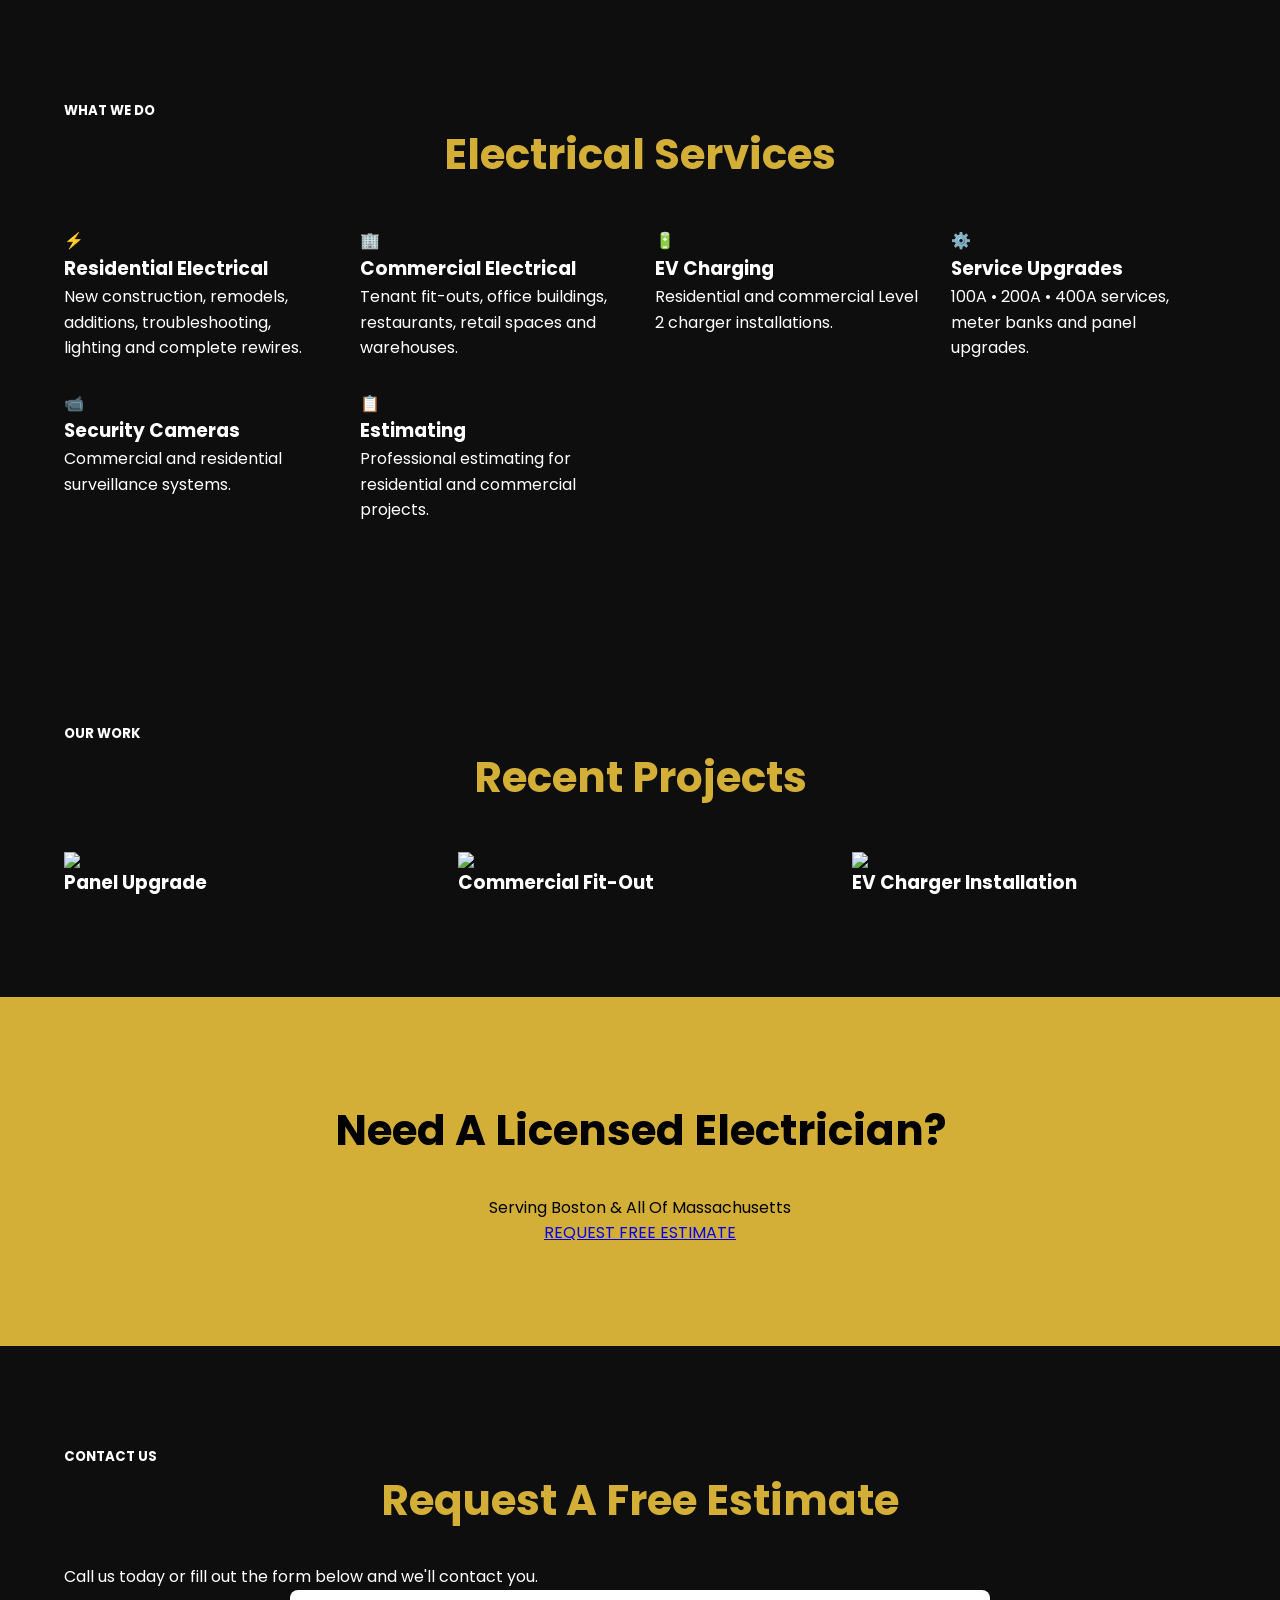
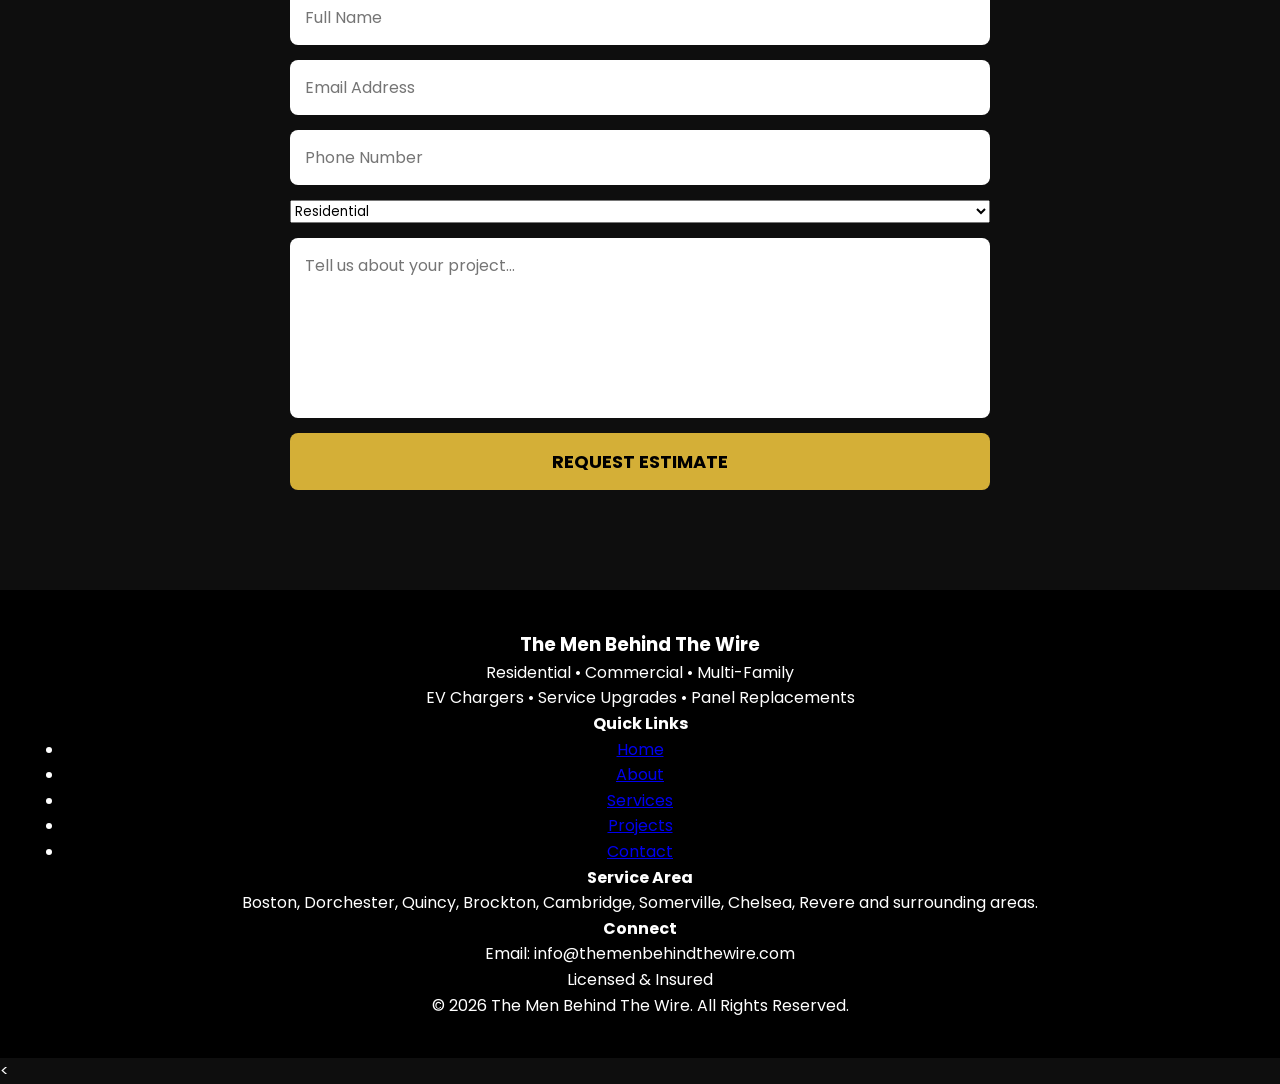
==== index.html @ c125ad9b "Add contact section with estimate request form Added a contact section with a form for requesting es" ====
<meta name="viewport" content="width=device-width, initial-scale=1.0">

<title>The Men Behind The Wire | Residential & Commercial Electricians</title>

<meta name="description" content="Residential, Commercial, EV Chargers, Service Upgrades and Electrical Contracting throughout Massachusetts.">

<link rel="preconnect" href="https://fonts.googleapis.com">

<link rel="preconnect" href="https://fonts.gstatic.com" crossorigin>

<link href="https://fonts.googleapis.com/css2?family=Poppins:wght@300;400;500;600;700;800&display=swap" rel="stylesheet">

<link rel="stylesheet" href="style.css">

</head>

<body><section id="services">

<div class="container">

<h5>WHAT WE DO</h5>

<h2>Electrical Services</h2>

<div class="serviceGrid">

<div class="serviceCard">

<div class="icon">⚡</div>

<h3>Residential Electrical</h3>

<p>

New construction, remodels, additions, troubleshooting,

lighting and complete rewires.

</p>

</div>

<div class="serviceCard">

<div class="icon">🏢</div>

<h3>Commercial Electrical</h3>

<p>

Tenant fit-outs, office buildings,

restaurants, retail spaces and warehouses.

</p>

</div>

<div class="serviceCard">

<div class="icon">🔋</div>

<h3>EV Charging</h3>

<p>

Residential and commercial Level 2 charger installations.

</p>

</div>

<div class="serviceCard">

<div class="icon">⚙️</div>

<h3>Service Upgrades</h3>

<p>

100A • 200A • 400A services,

meter banks and panel upgrades.

</p>

</div>

<div class="serviceCard">

<div class="icon">📹</div>

<h3>Security Cameras</h3>

<p>

Commercial and residential surveillance systems.

</p>

</div>

<div class="serviceCard">

<div class="icon">📋</div>

<h3>Estimating</h3>

<p>

Professional estimating for residential and commercial projects.

</p>

</div>

</div>

</div>

</section>

<section id="projects">

<div class="container">

<h5>OUR WORK</h5>

<h2>Recent Projects</h2>

<div class="projectGrid">

<div class="project">

<img src="assets/project1.jpg">

<div class="projectInfo">

<h3>Panel Upgrade</h3>

</div>

</div>

<div class="project">

<img src="assets/project2.jpg">

<div class="projectInfo">

<h3>Commercial Fit-Out</h3>

</div>

</div>

<div class="project">

<img src="assets/project3.jpg">

<div class="projectInfo">

<h3>EV Charger Installation</h3>

</div>

</div>

</div>

</div>

</section>

<section class="cta">

<div class="container">

<h2>

Need A Licensed Electrician?

</h2>

<p>

Serving Boston & All Of Massachusetts

</p>

<a href="#contact" class="goldButton">

REQUEST FREE ESTIMATE

</a>

</div>

</section><section id="contact">

<div class="container">

<h5>CONTACT US</h5>

<h2>Request A Free Estimate</h2>

<p>

Call us today or fill out the form below and we'll contact you.

</p>

<form>

<input type="text" placeholder="Full Name" required>

<input type="email" placeholder="Email Address" required>

<input type="tel" placeholder="Phone Number">

<select required>

<option>Residential</option>

<option>Commercial</option>

<option>EV Charger</option>

<option>Panel Upgrade</option>

<option>Service Upgrade</option>

<option>Other</option>

</select>

<textarea placeholder="Tell us about your project..." rows="6"></textarea>

<button type="submit" class="goldButton">

REQUEST ESTIMATE

</button>

</form>

</div>

</section>

<footer>

<div class="container footerGrid">

<div>

<h3>The Men Behind The Wire</h3>

<p>

Residential • Commercial • Multi-Family

</p>

<p>

EV Chargers • Service Upgrades • Panel Replacements

</p>

</div>

<div>

<h4>Quick Links</h4>

<ul>

<li><a href="#home">Home</a></li>

<li><a href="#about">About</a></li>

<li><a href="#services">Services</a></li>

<li><a href="#projects">Projects</a></li>

<li><a href="#contact">Contact</a></li>

</ul>

</div>

<div>

<h4>Service Area</h4>

<p>

Boston, Dorchester, Quincy, Brockton,

Cambridge, Somerville,

Chelsea, Revere and surrounding areas.

</p>

</div>

<div>

<h4>Connect</h4>

<p>

Email:

info@themenbehindthewire.com

</p>

<p>

Licensed & Insured

</p>

</div>

</div>

<div class="copyright">

© 2026 The Men Behind The Wire. All Rights Reserved.

</div>

</footer>

<script src="script.js"></script>

</body>

</html>

<
---- style.css ----
*{

margin:0;

padding:0;

box-sizing:border-box;

font-family:'Poppins',sans-serif;

}

html{

scroll-behavior:smooth;

}

body{

background:#0e0e0e;

color:#fff;

line-height:1.6;

}

.container{

width:90%;

max-width:1200px;

margin:auto;

}

header{

position:fixed;

top:0;

left:0;

width:100%;

background:#000;

padding:20px 0;

z-index:1000;

box-shadow:0 3px 12px rgba(0,0,0,.5);

}

header .container{

display:flex;

justify-content:space-between;

align-items:center;

}

.logo{

font-size:26px;

font-weight:700;

color:#d4af37;

line-height:1.1;

}

.logo span{

color:#fff;

font-size:16px;

}

nav a{

color:#fff;

text-decoration:none;

margin-left:25px;

font-weight:500;

transition:.3s;

}

nav a:hover{

color:#d4af37;

}

.quoteBtn,

.mainButton{

display:inline-block;

padding:15px 30px;

background:#d4af37;

color:#000;

font-weight:700;

text-decoration:none;

border-radius:6px;

transition:.3s;

}

.quoteBtn:hover,

.mainButton:hover{

transform:translateY(-3px);

}

.hero{

height:100vh;

background:url('https://images.unsplash.com/photo-1581092921461-eab62e97a780?auto=format&fit=crop&w=1600&q=80') center center/cover no-repeat;

display:flex;

justify-content:center;

align-items:center;

text-align:center;

position:relative;

}

.overlay{

position:absolute;

top:0;

left:0;

width:100%;

height:100%;

background:rgba(0,0,0,.65);

}

.heroContent{

position:relative;

z-index:2;

max-width:800px;

padding:20px;

}

.hero h1{

font-size:64px;

margin-bottom:20px;

}

.hero p{

font-size:22px;

margin-bottom:35px;

}

section{

padding:100px 0;

}

h2{

font-size:42px;

margin-bottom:30px;

color:#d4af37;

text-align:center;

}

.serviceGrid,

.projectGrid{

display:grid;

grid-template-columns:repeat(auto-fit,minmax(250px,1fr));

gap:30px;

margin-top:40px;

}

.card,

.projectCard{

background:#1d1d1d;

padding:30px;

border-radius:12px;

transition:.3s;

}

.card:hover,

.projectCard:hover{

transform:translateY(-8px);

background:#252525;

}

.cta{

background:#d4af37;

color:#000;

text-align:center;

}

.cta h2{

color:#000;

}

form{

display:flex;

flex-direction:column;

gap:15px;

max-width:700px;

margin:auto;

}

input,

textarea{

padding:15px;

border:none;

border-radius:8px;

font-size:16px;

}

textarea{

height:180px;

resize:none;

}

button{

padding:15px;

border:none;

background:#d4af37;

font-size:18px;

font-weight:700;

border-radius:8px;

cursor:pointer;

}

footer{

background:#000;

padding:40px 0;

text-align:center;

}

@media(max-width:768px){

header .container{

flex-direction:column;

}

nav{

margin-top:15px;

}

nav a{

display:block;

margin:10px 0;

}

.hero h1{

font-size:42px;

}

.hero p{

font-size:18px;.card,

.projectCard,

section{

opacity:0;

transform:translateY(40px);

transition:.8s ease;

}

.show{

opacity:1;

transform:translateY(0);
  

}

}
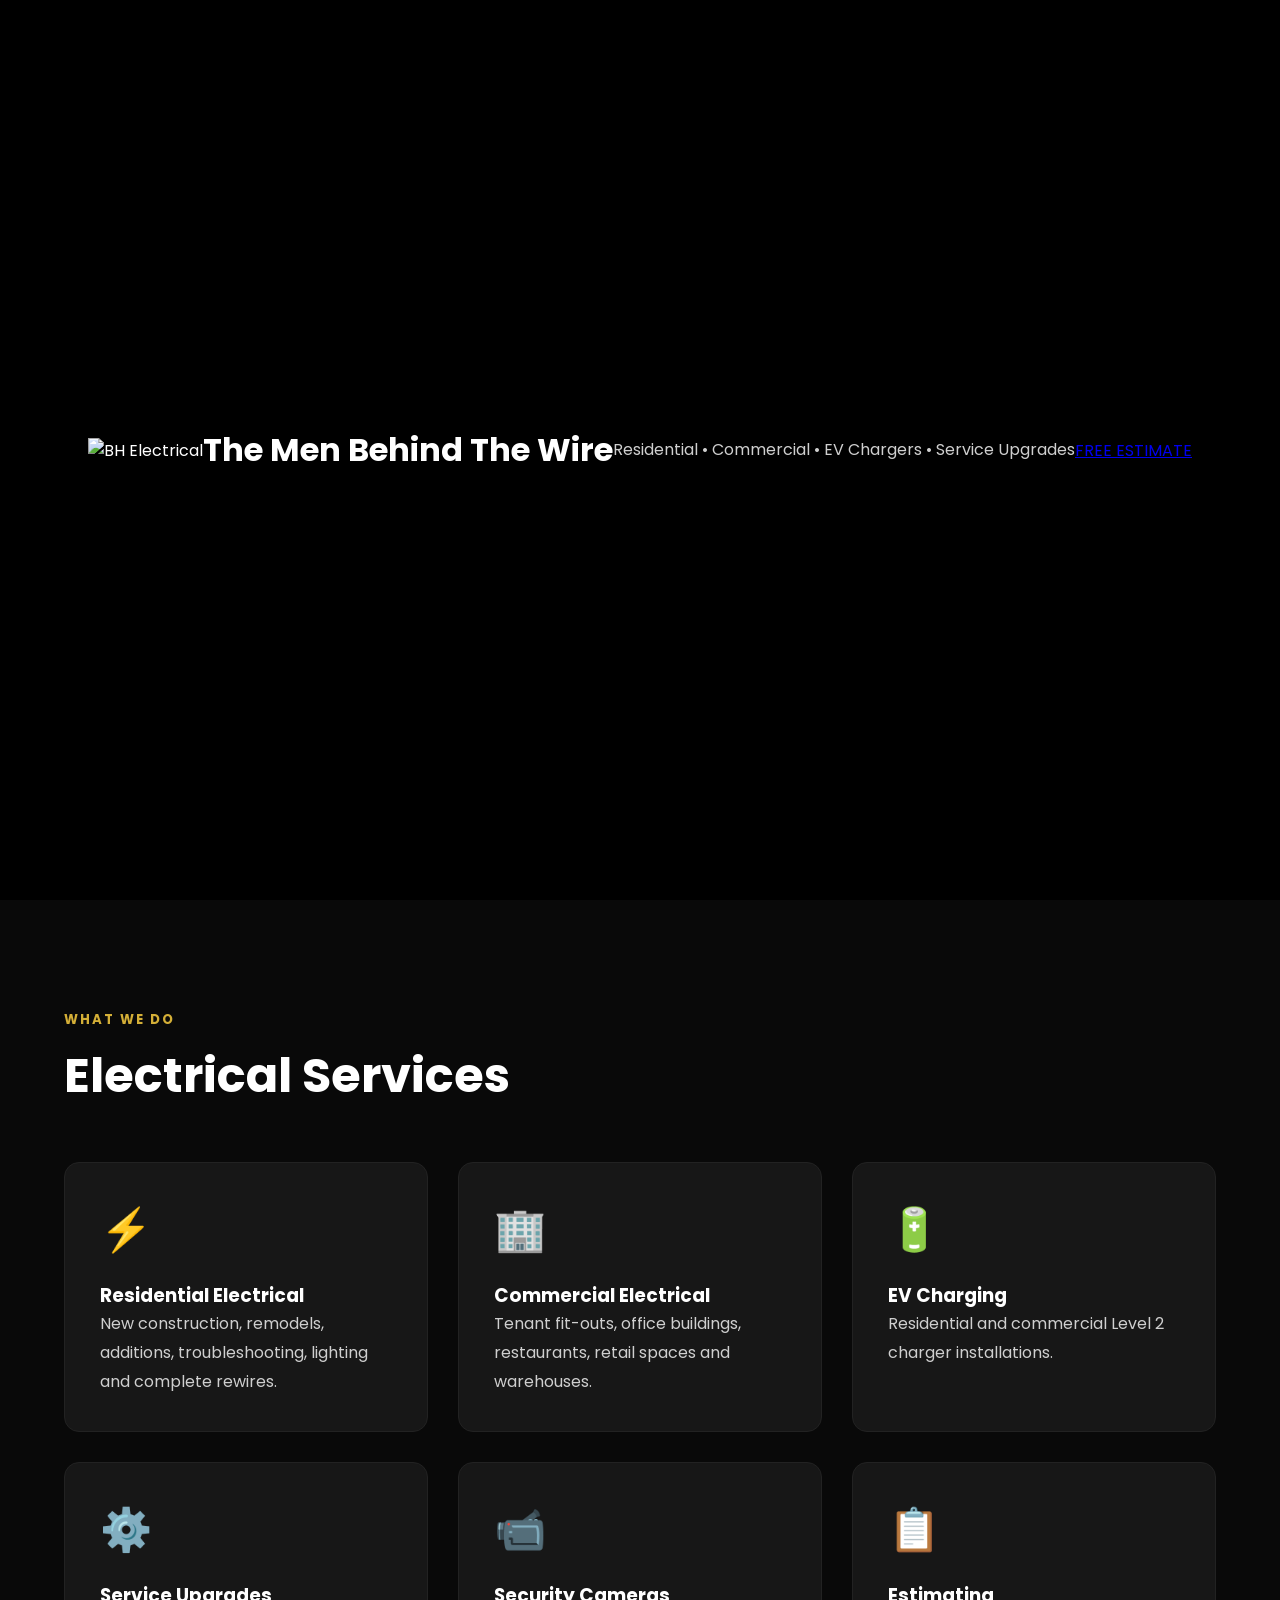
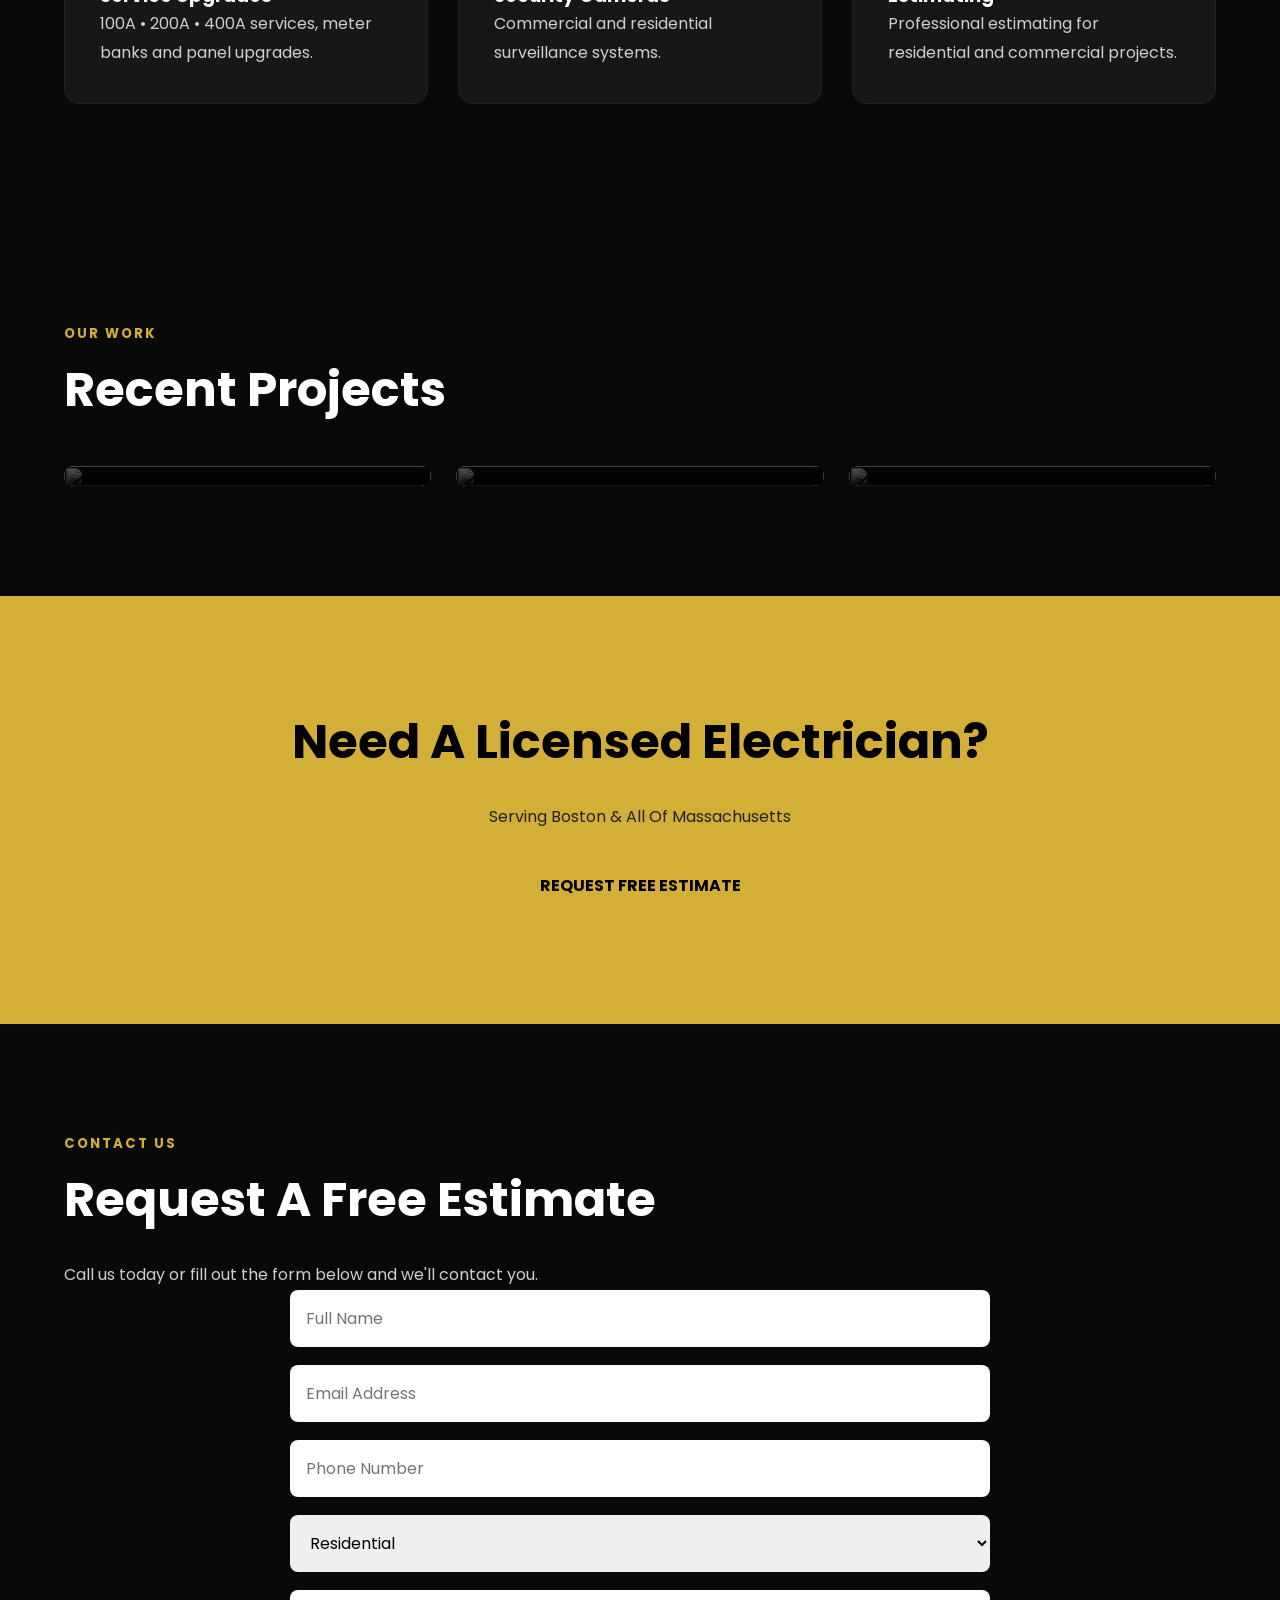
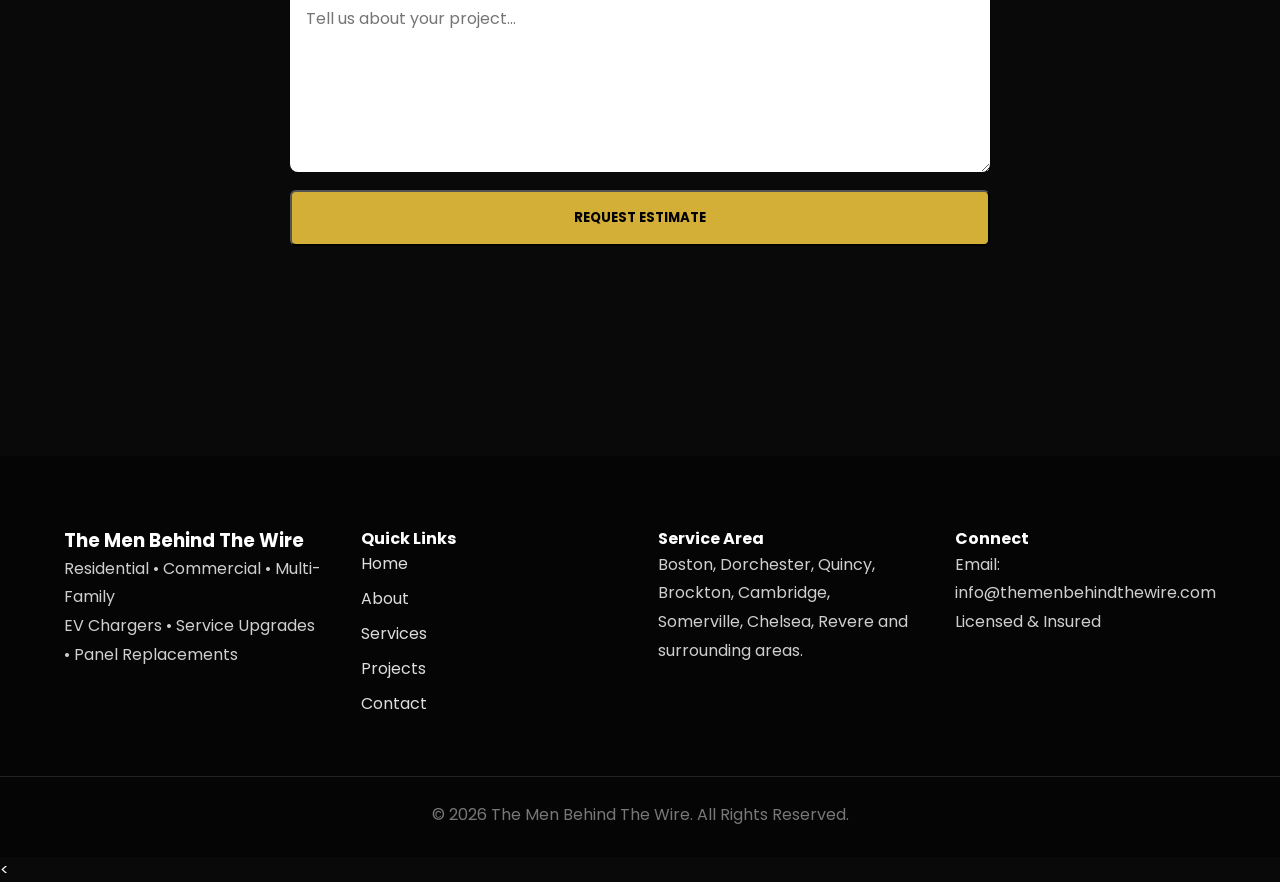
==== commit efabdddd: "Add header and update project images in index.html Updated images in the project section and added a" ====
--- a/index.html
+++ b/index.html
@@ -14,7 +14,21 @@
 
 </head>
 
-<body><section id="services">
+<body>
+
+<header class="hero">
+
+  <img src="assets/logo.jpg" class="hero-logo" alt="BH Electrical">
+
+  <h1>The Men Behind The Wire</h1>
+
+  <p>Residential • Commercial • EV Chargers • Service Upgrades</p>
+
+  <a href="#contact" class="btn">FREE ESTIMATE</a>
+
+</header>
+
+<section id="services">
 
 <div class="container">
 
@@ -132,7 +146,7 @@
 
 <div class="project">
 
-<img src="assets/project1.jpg">
+<img src="assets/services.jpg">
 
 <div class="projectInfo">
 
@@ -144,7 +158,7 @@
 
 <div class="project">
 
-<img src="assets/project2.jpg">
+<img src="assets/contact.jpg">
 
 <div class="projectInfo">
 
@@ -156,7 +170,7 @@
 
 <div class="project">
 
-<img src="assets/project3.jpg">
+<img src="assets/about.jpg">
 
 <div class="projectInfo">
 
--- a/style.css
+++ b/style.css
@@ -18,11 +18,11 @@
 
 body{
 
-background:#0e0e0e;
+background:#090909;
 
 color:#fff;
 
-line-height:1.6;
+overflow-x:hidden;
 
 }
 
@@ -30,13 +30,13 @@
 
 width:90%;
 
-max-width:1200px;
+max-width:1300px;
 
 margin:auto;
 
 }
 
-header{
+.header{
 
 position:fixed;
 
@@ -46,17 +46,17 @@
 
 width:100%;
 
-background:#000;
-
 padding:20px 0;
 
-z-index:1000;
-
-box-shadow:0 3px 12px rgba(0,0,0,.5);
-
-}
-
-header .container{
+background:rgba(0,0,0,.85);
+
+backdrop-filter:blur(10px);
+
+z-index:999;
+
+}
+
+.header .container{
 
 display:flex;
 
@@ -66,325 +66,460 @@
 
 }
 
-.logo{
-
-font-size:26px;
+.logo img{
+
+height:75px;
+
+}
+
+nav{
+
+display:flex;
+
+gap:35px;
+
+}
+
+nav a{
+
+color:white;
+
+text-decoration:none;
+
+font-weight:600;
+
+transition:.3s;
+
+}
+
+nav a:hover{
+
+color:#d4af37;
+
+}
+
+.estimateBtn,
+
+.goldButton{
+
+background:#d4af37;
+
+color:#000;
+
+padding:16px 35px;
+
+border-radius:6px;
+
+text-decoration:none;
 
 font-weight:700;
 
+transition:.3s;
+
+display:inline-block;
+
+}
+
+.goldButton:hover,
+
+.estimateBtn:hover{
+
+transform:translateY(-4px);
+
+box-shadow:0 0 30px rgba(212,175,55,.4);
+
+}
+
+.outlineButton{
+
+border:2px solid #d4af37;
+
+padding:16px 35px;
+
+color:white;
+
+text-decoration:none;
+
+border-radius:6px;
+
+margin-left:15px;
+
+transition:.3s;
+
+}
+
+.outlineButton:hover{
+
+background:#d4af37;
+
+color:#000;
+
+}
+
+.hero{
+
+height:100vh;
+
+background:
+
+linear-gradient(rgba(0,0,0,.70),rgba(0,0,0,.80)),
+
+url("assets/hero.jpg") center/cover;
+
+display:flex;
+
+justify-content:center;
+
+align-items:center;
+
+text-align:center;
+
+}
+
+.heroContent h1{
+
+font-size:80px;
+
+line-height:1;
+
+margin-bottom:20px;
+
+}
+
+.heroContent p{
+
+font-size:24px;
+
+margin-bottom:40px;
+
+color:#ddd;
+
+}section{
+
+padding:110px 0;
+
+}
+
+h5{
+
 color:#d4af37;
 
-line-height:1.1;
-
-}
-
-.logo span{
-
-color:#fff;
+letter-spacing:2px;
+
+margin-bottom:10px;
+
+text-transform:uppercase;
+
+}
+
+h2{
+
+font-size:48px;
+
+margin-bottom:25px;
+
+}
+
+p{
+
+color:#cfcfcf;
+
+line-height:1.8;
+
+}
+
+.aboutGrid{
+
+display:grid;
+
+grid-template-columns:1fr 1fr;
+
+gap:70px;
+
+align-items:center;
+
+}
+
+.aboutImage img{
+
+width:100%;
+
+border-radius:15px;
+
+box-shadow:0 15px 40px rgba(0,0,0,.4);
+
+}
+
+.stats{
+
+background:#111;
+
+padding:50px 0;
+
+}
+
+.stats .container{
+
+display:grid;
+
+grid-template-columns:repeat(4,1fr);
+
+text-align:center;
+
+gap:20px;
+
+}
+
+.stats h2{
+
+font-size:55px;
+
+color:#d4af37;
+
+}
+
+.serviceGrid{
+
+display:grid;
+
+grid-template-columns:repeat(auto-fit,minmax(300px,1fr));
+
+gap:30px;
+
+margin-top:50px;
+
+}
+
+.serviceCard{
+
+background:#171717;
+
+padding:35px;
+
+border-radius:15px;
+
+transition:.35s;
+
+border:1px solid #222;
+
+}
+
+.serviceCard:hover{
+
+transform:translateY(-10px);
+
+border-color:#d4af37;
+
+box-shadow:0 20px 45px rgba(212,175,55,.25);
+
+}
+
+.icon{
+
+font-size:42px;
+
+margin-bottom:20px;
+
+}
+
+.projectGrid{
+
+display:grid;
+
+grid-template-columns:repeat(3,1fr);
+
+gap:25px;
+
+margin-top:40px;
+
+}
+
+.project{
+
+overflow:hidden;
+
+border-radius:15px;
+
+position:relative;
+
+}
+
+.project img{
+
+width:100%;
+
+display:block;
+
+transition:.4s;
+
+}
+
+.project:hover img{
+
+transform:scale(1.08);
+
+}
+
+.projectInfo{
+
+position:absolute;
+
+bottom:0;
+
+width:100%;
+
+padding:20px;
+
+background:linear-gradient(transparent,rgba(0,0,0,.9));
+
+}
+
+.cta{
+
+background:#d4af37;
+
+text-align:center;
+
+color:#000;
+
+}
+
+.cta h2{
+
+color:#000;
+
+}
+
+.cta p{
+
+color:#222;
+
+margin-bottom:25px;
+
+}
+
+form{
+
+display:grid;
+
+gap:18px;
+
+max-width:700px;
+
+margin:auto;
+
+}
+
+input,
+
+select,
+
+textarea{
+
+padding:16px;
+
+border:none;
+
+border-radius:8px;
 
 font-size:16px;
 
 }
 
-nav a{
-
-color:#fff;
+footer{
+
+background:#050505;
+
+padding:70px 0 30px;
+
+margin-top:100px;
+
+}
+
+.footerGrid{
+
+display:grid;
+
+grid-template-columns:repeat(4,1fr);
+
+gap:40px;
+
+}
+
+footer a{
+
+color:#ddd;
 
 text-decoration:none;
 
-margin-left:25px;
-
-font-weight:500;
-
-transition:.3s;
-
-}
-
-nav a:hover{
-
-color:#d4af37;
-
-}
-
-.quoteBtn,
-
-.mainButton{
-
-display:inline-block;
-
-padding:15px 30px;
-
-background:#d4af37;
-
-color:#000;
-
-font-weight:700;
-
-text-decoration:none;
-
-border-radius:6px;
-
-transition:.3s;
-
-}
-
-.quoteBtn:hover,
-
-.mainButton:hover{
-
-transform:translateY(-3px);
-
-}
-
-.hero{
-
-height:100vh;
-
-background:url('https://images.unsplash.com/photo-1581092921461-eab62e97a780?auto=format&fit=crop&w=1600&q=80') center center/cover no-repeat;
-
-display:flex;
-
-justify-content:center;
-
-align-items:center;
+}
+
+footer ul{
+
+list-style:none;
+
+}
+
+footer li{
+
+margin-bottom:10px;
+
+}
+
+.copyright{
 
 text-align:center;
 
-position:relative;
-
-}
-
-.overlay{
-
-position:absolute;
-
-top:0;
-
-left:0;
-
-width:100%;
-
-height:100%;
-
-background:rgba(0,0,0,.65);
-
-}
-
-.heroContent{
-
-position:relative;
-
-z-index:2;
-
-max-width:800px;
-
-padding:20px;
-
-}
-
-.hero h1{
-
-font-size:64px;
-
-margin-bottom:20px;
-
-}
-
-.hero p{
-
-font-size:22px;
-
-margin-bottom:35px;
-
-}
-
-section{
-
-padding:100px 0;
-
-}
-
-h2{
-
-font-size:42px;
-
-margin-bottom:30px;
-
-color:#d4af37;
-
-text-align:center;
-
-}
-
-.serviceGrid,
+margin-top:50px;
+
+padding-top:25px;
+
+border-top:1px solid #222;
+
+color:#777;
+
+}
+
+@media(max-width:900px){
+
+.heroContent h1{
+
+font-size:52px;
+
+}
+
+.aboutGrid,
+
+.footerGrid,
+
+.stats .container,
 
 .projectGrid{
 
-display:grid;
-
-grid-template-columns:repeat(auto-fit,minmax(250px,1fr));
-
-gap:30px;
-
-margin-top:40px;
-
-}
-
-.card,
-
-.projectCard{
-
-background:#1d1d1d;
-
-padding:30px;
-
-border-radius:12px;
-
-transition:.3s;
-
-}
-
-.card:hover,
-
-.projectCard:hover{
-
-transform:translateY(-8px);
-
-background:#252525;
-
-}
-
-.cta{
-
-background:#d4af37;
-
-color:#000;
-
-text-align:center;
-
-}
-
-.cta h2{
-
-color:#000;
-
-}
-
-form{
-
-display:flex;
+grid-template-columns:1fr;
+
+}
+
+nav{
+
+display:none;
+
+}
+
+.header .container{
 
 flex-direction:column;
 
-gap:15px;
-
-max-width:700px;
-
-margin:auto;
-
-}
-
-input,
-
-textarea{
-
-padding:15px;
-
-border:none;
-
-border-radius:8px;
-
-font-size:16px;
-
-}
-
-textarea{
-
-height:180px;
-
-resize:none;
-
-}
-
-button{
-
-padding:15px;
-
-border:none;
-
-background:#d4af37;
-
-font-size:18px;
-
-font-weight:700;
-
-border-radius:8px;
-
-cursor:pointer;
-
-}
-
-footer{
-
-background:#000;
-
-padding:40px 0;
-
-text-align:center;
-
-}
-
-@media(max-width:768px){
-
-header .container{
-
-flex-direction:column;
-
-}
-
-nav{
-
-margin-top:15px;
-
-}
-
-nav a{
+gap:20px;
+
+}
+
+.outlineButton{
 
 display:block;
 
-margin:10px 0;
-
-}
-
-.hero h1{
-
-font-size:42px;
-
-}
-
-.hero p{
-
-font-size:18px;.card,
-
-.projectCard,
-
-section{
-
-opacity:0;
-
-transform:translateY(40px);
-
-transition:.8s ease;
-
-}
-
-.show{
-
-opacity:1;
-
-transform:translateY(0);
-  
-
-}
-
-}
+margin:15px auto 0;
+
+}
+
+}
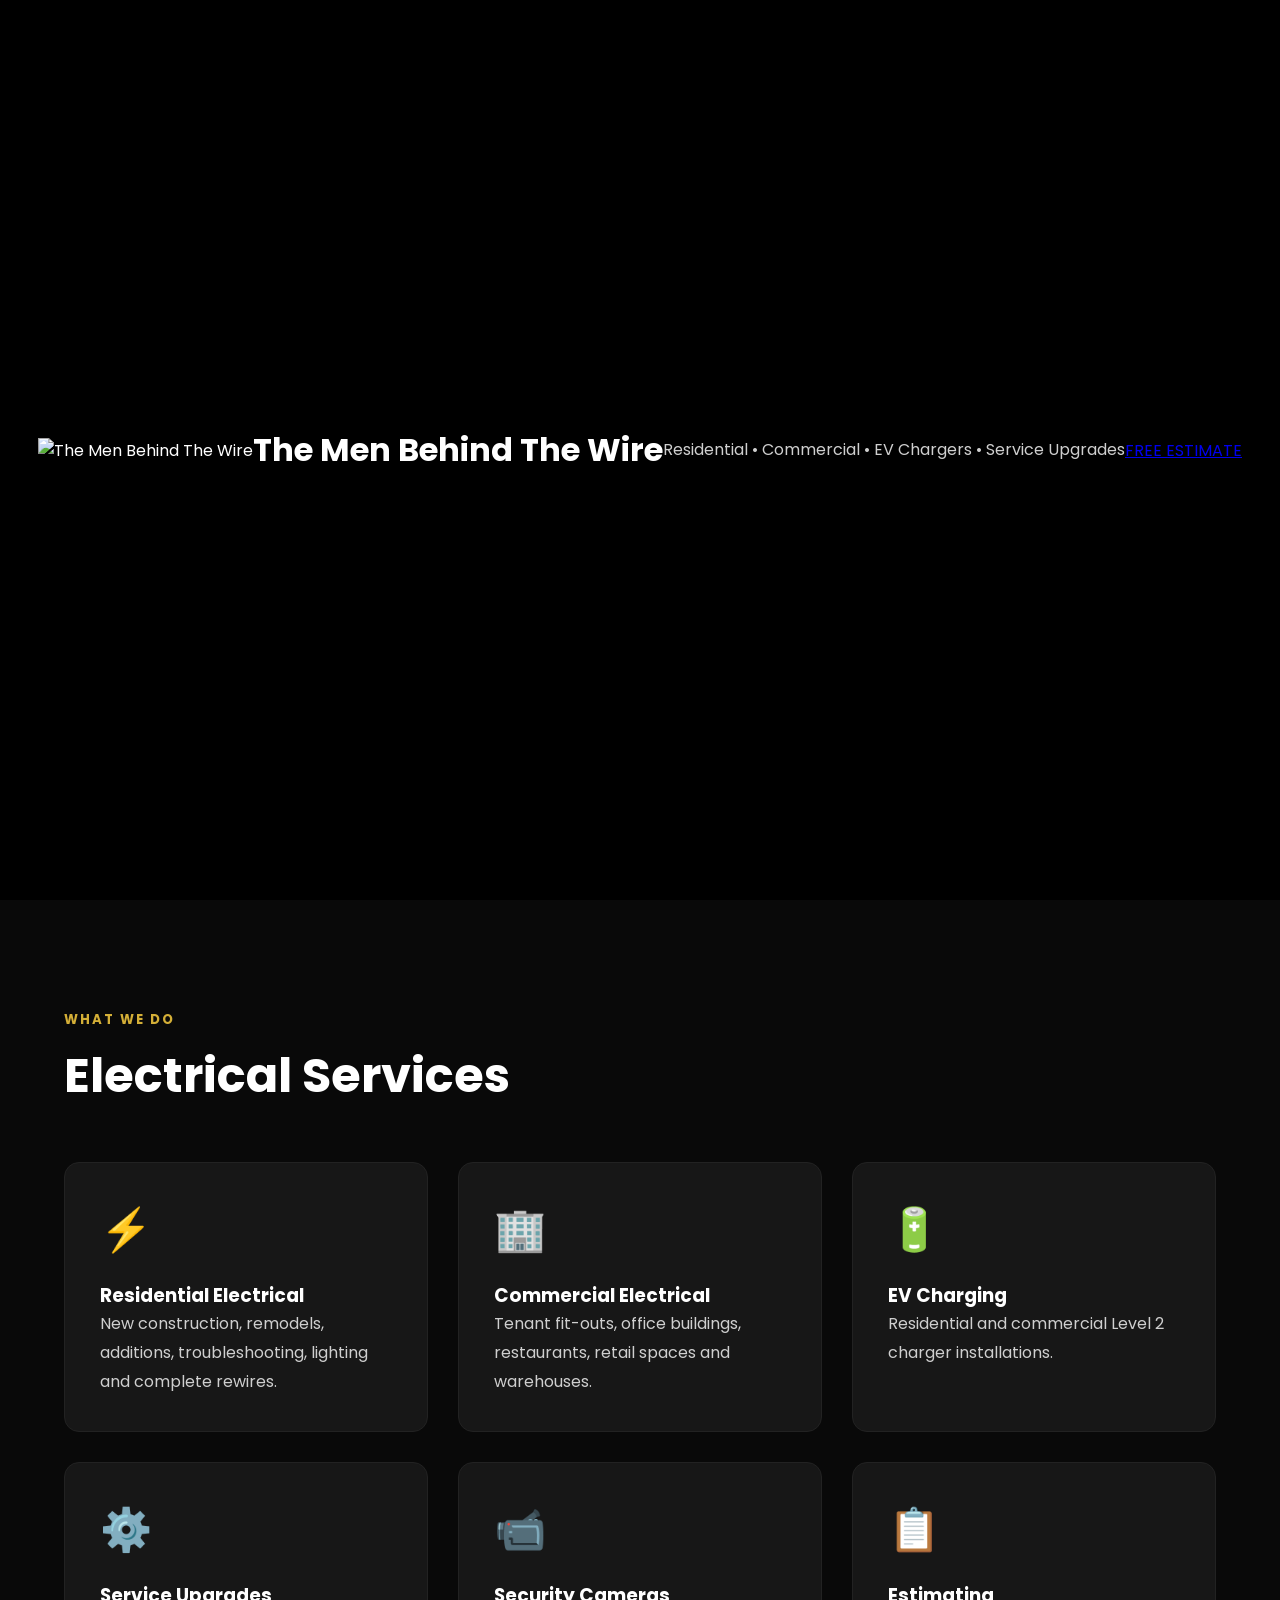
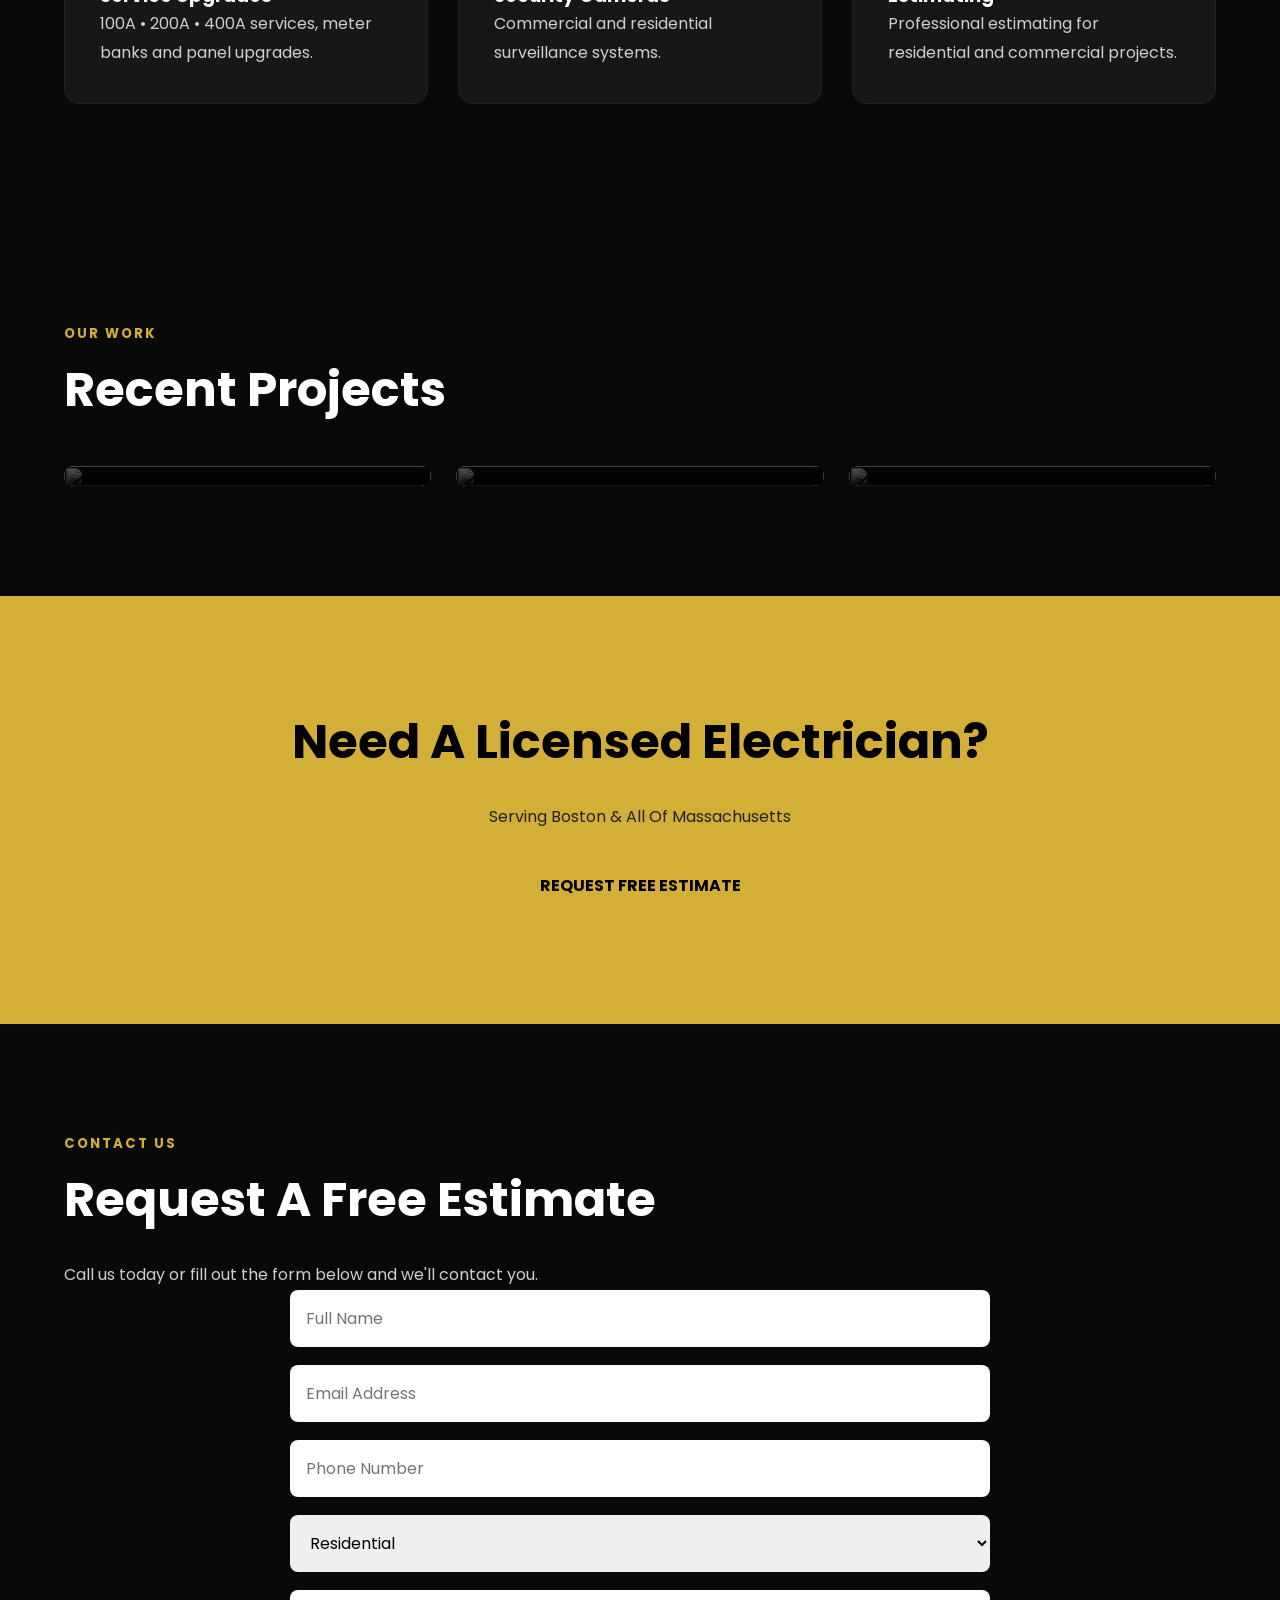
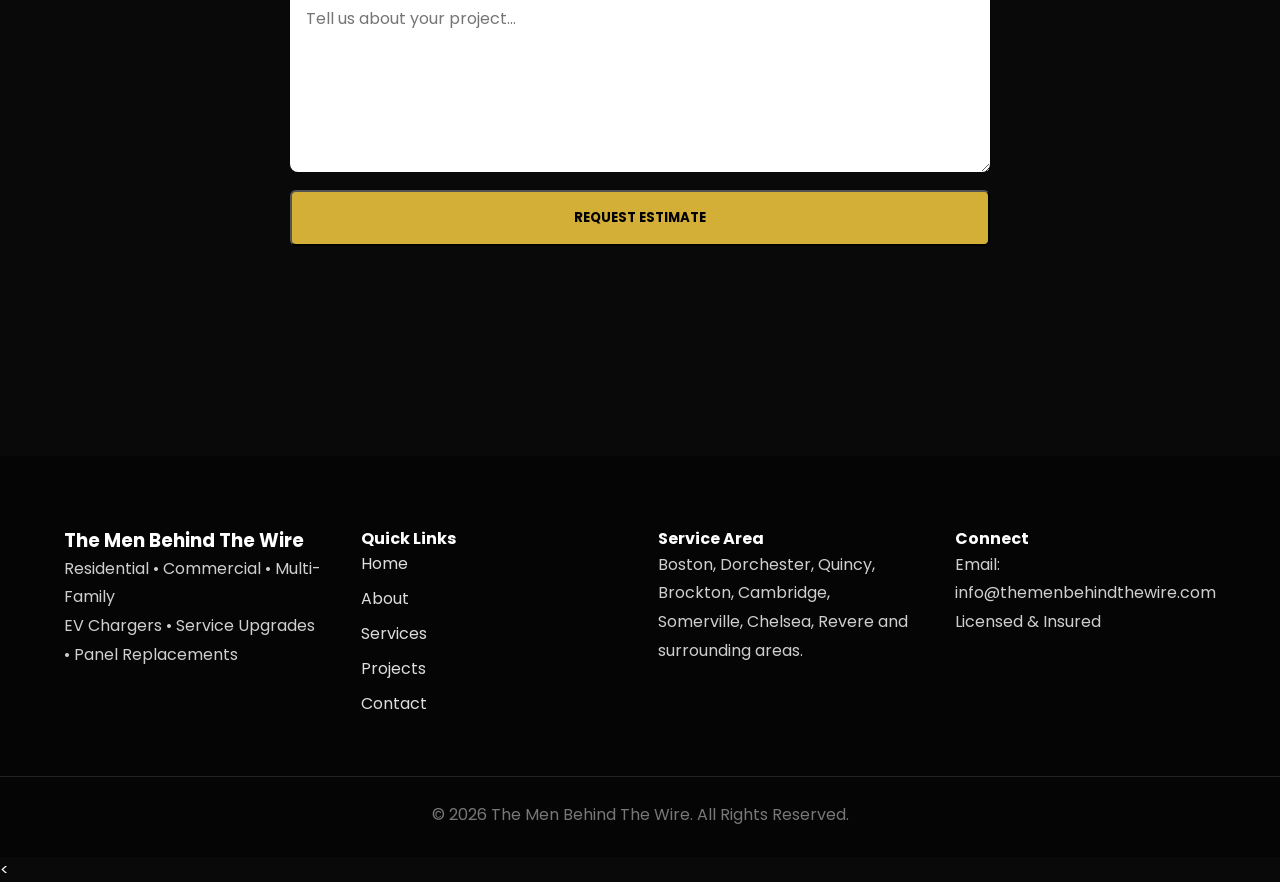
==== commit 0ac3a957: "Update logo alt text in index.html" ====
--- a/index.html
+++ b/index.html
@@ -18,7 +18,7 @@
 
 <header class="hero">
 
-  <img src="assets/logo.jpg" class="hero-logo" alt="BH Electrical">
+  <img src="assets/logo.jpg" alt="The Men Behind The Wire">
 
   <h1>The Men Behind The Wire</h1>
 
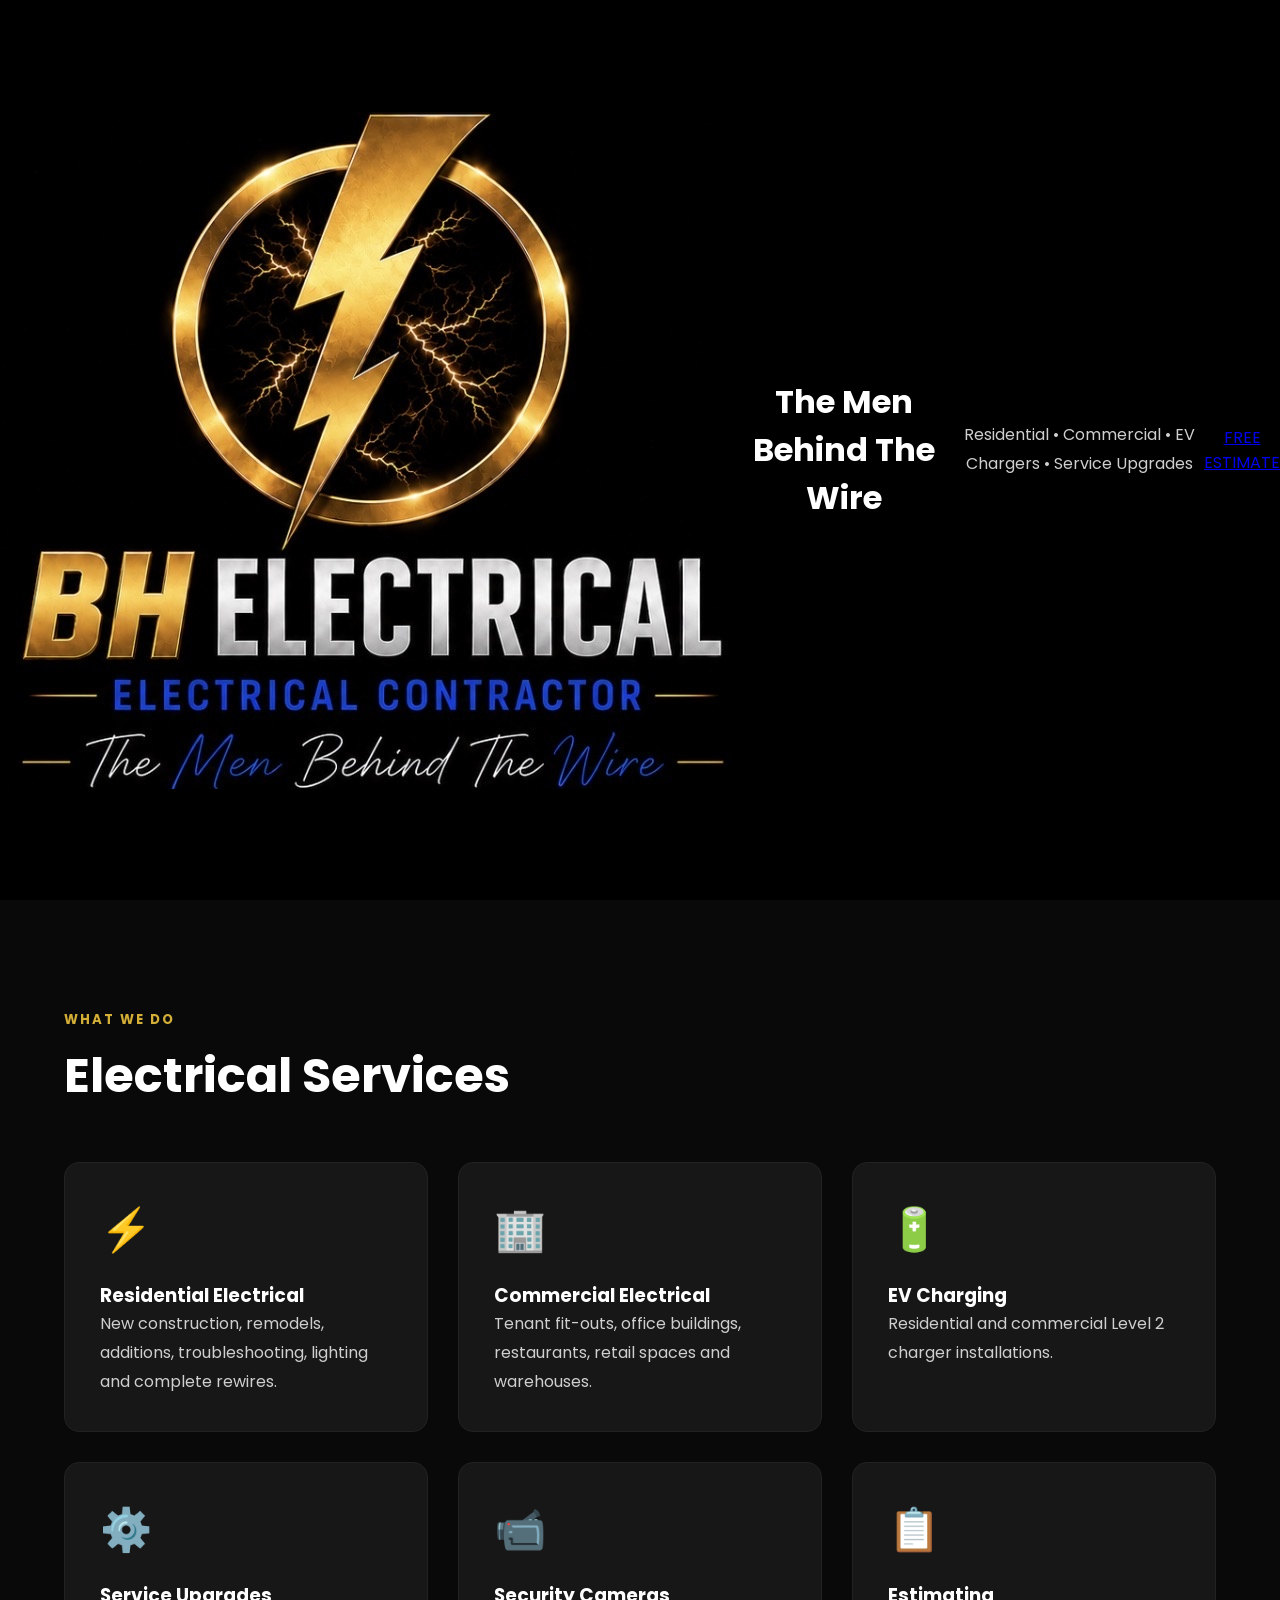
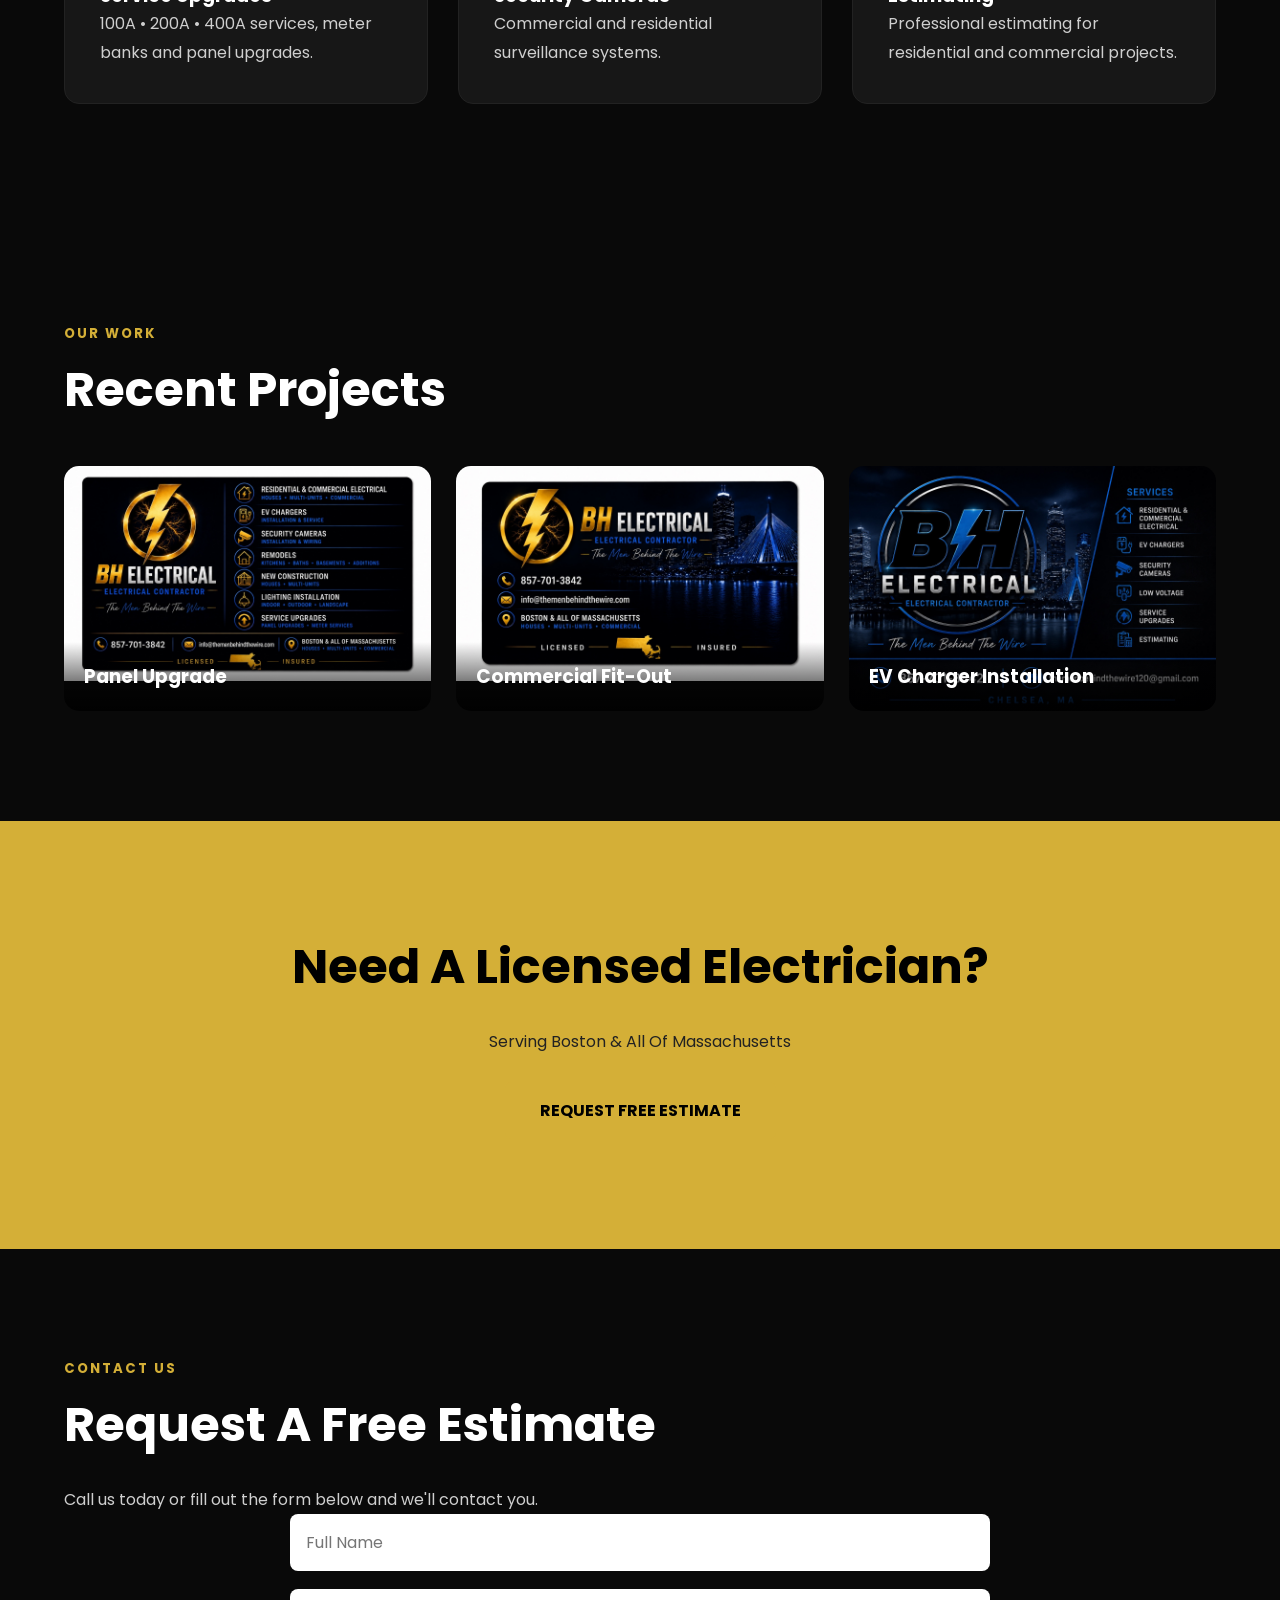
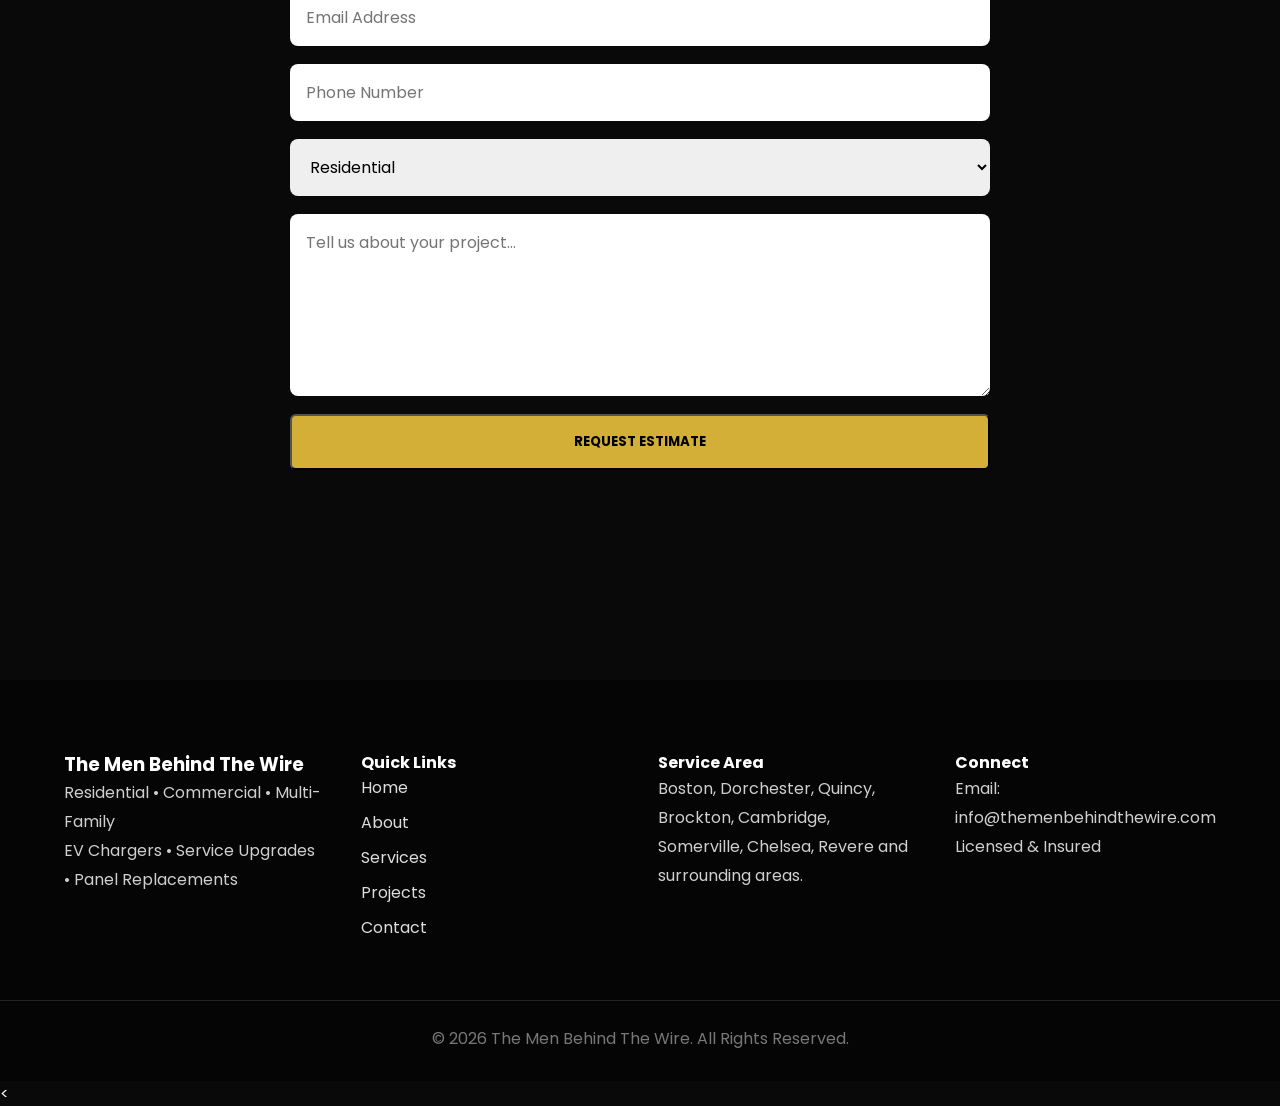
==== commit 031ed822: "Update index.html" ====
--- a/index.html
+++ b/index.html
@@ -18,7 +18,7 @@
 
 <header class="hero">
 
-  <img src="assets/logo.jpg" alt="The Men Behind The Wire">
+  <img src="logo.jpg.jpg" alt="The Men Behind The Wire">
 
   <h1>The Men Behind The Wire</h1>
 
@@ -146,7 +146,7 @@
 
 <div class="project">
 
-<img src="assets/services.jpg">
+<img src="services.jpg.jpg">
 
 <div class="projectInfo">
 
@@ -158,7 +158,7 @@
 
 <div class="project">
 
-<img src="assets/contact.jpg">
+<img src="contact.jpg.jpg">
 
 <div class="projectInfo">
 
@@ -170,7 +170,7 @@
 
 <div class="project">
 
-<img src="assets/about.jpg">
+<img src="about.jpg.jpg">
 
 <div class="projectInfo">
 
--- a/style.css
+++ b/style.css
@@ -164,7 +164,7 @@
 
 linear-gradient(rgba(0,0,0,.70),rgba(0,0,0,.80)),
 
-url("assets/hero.jpg") center/cover;
+url("assets/services.jpg") center/cover;
 
 display:flex;
 
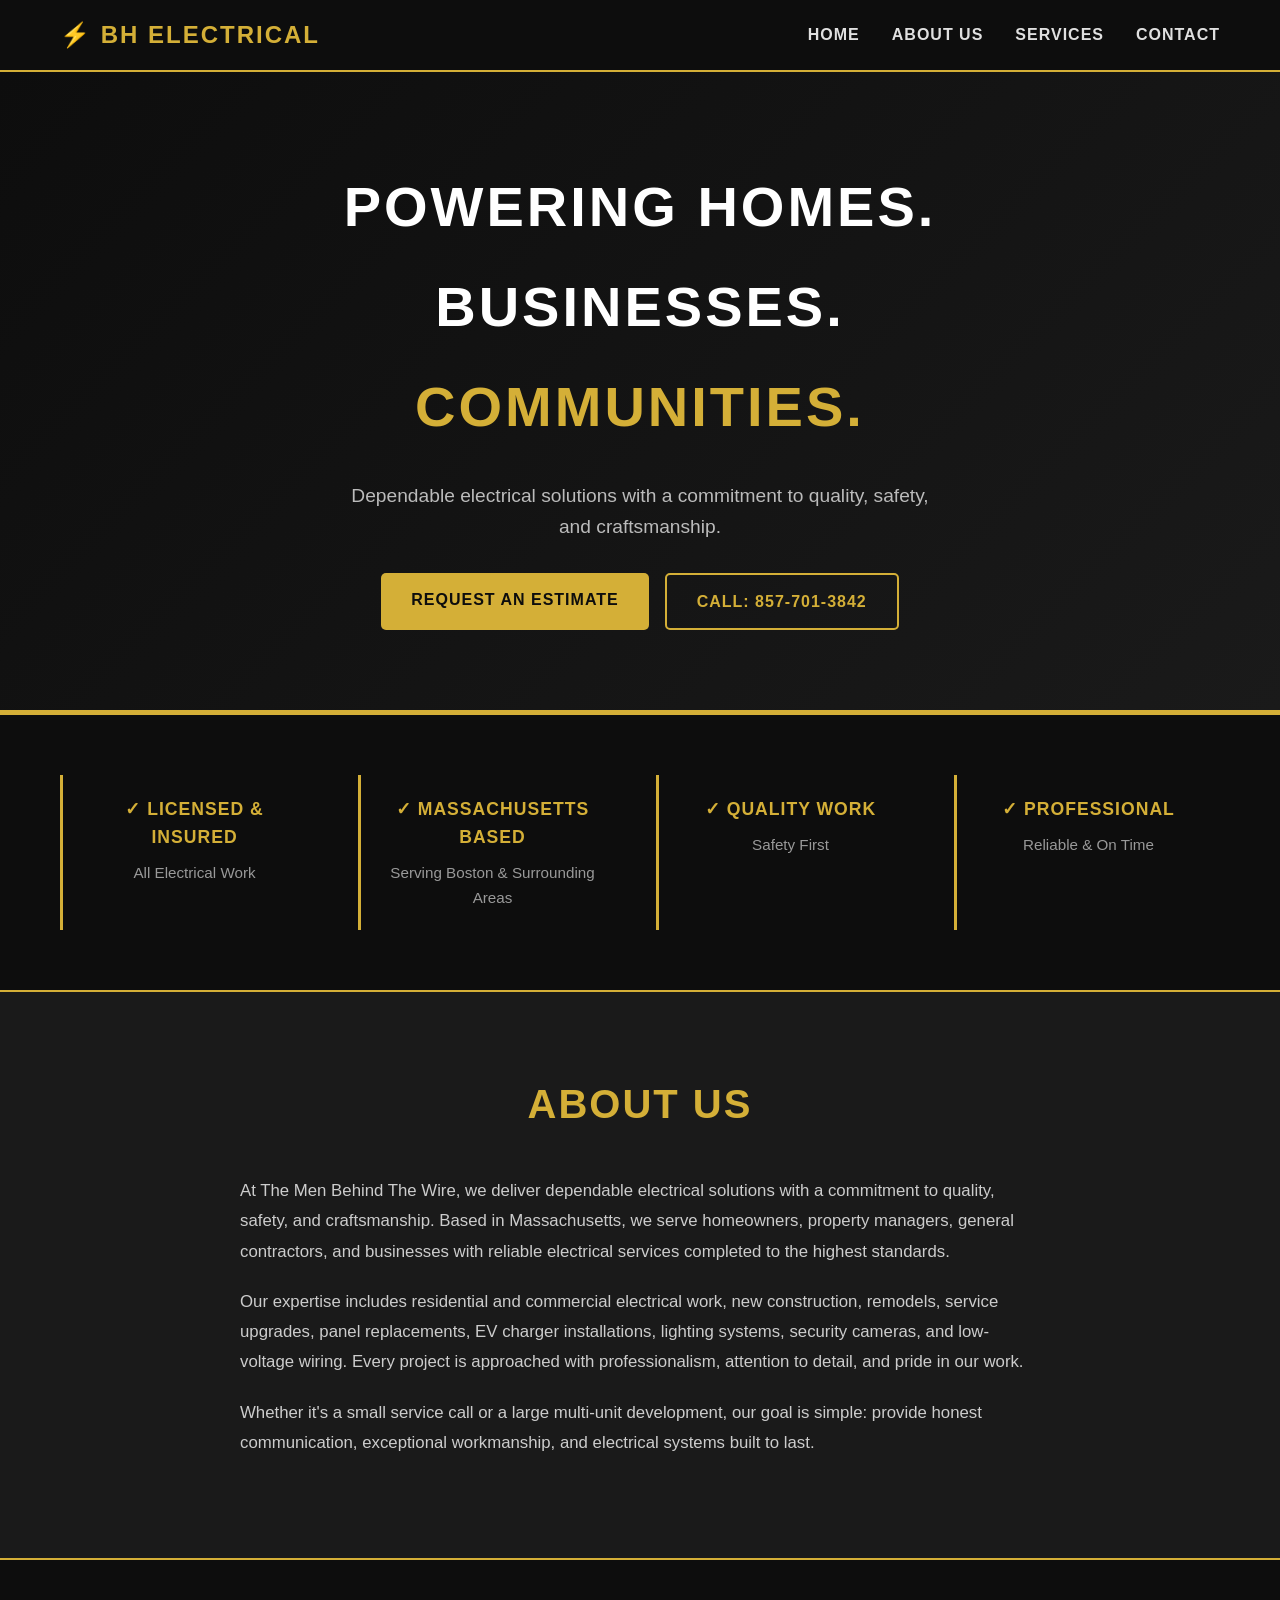
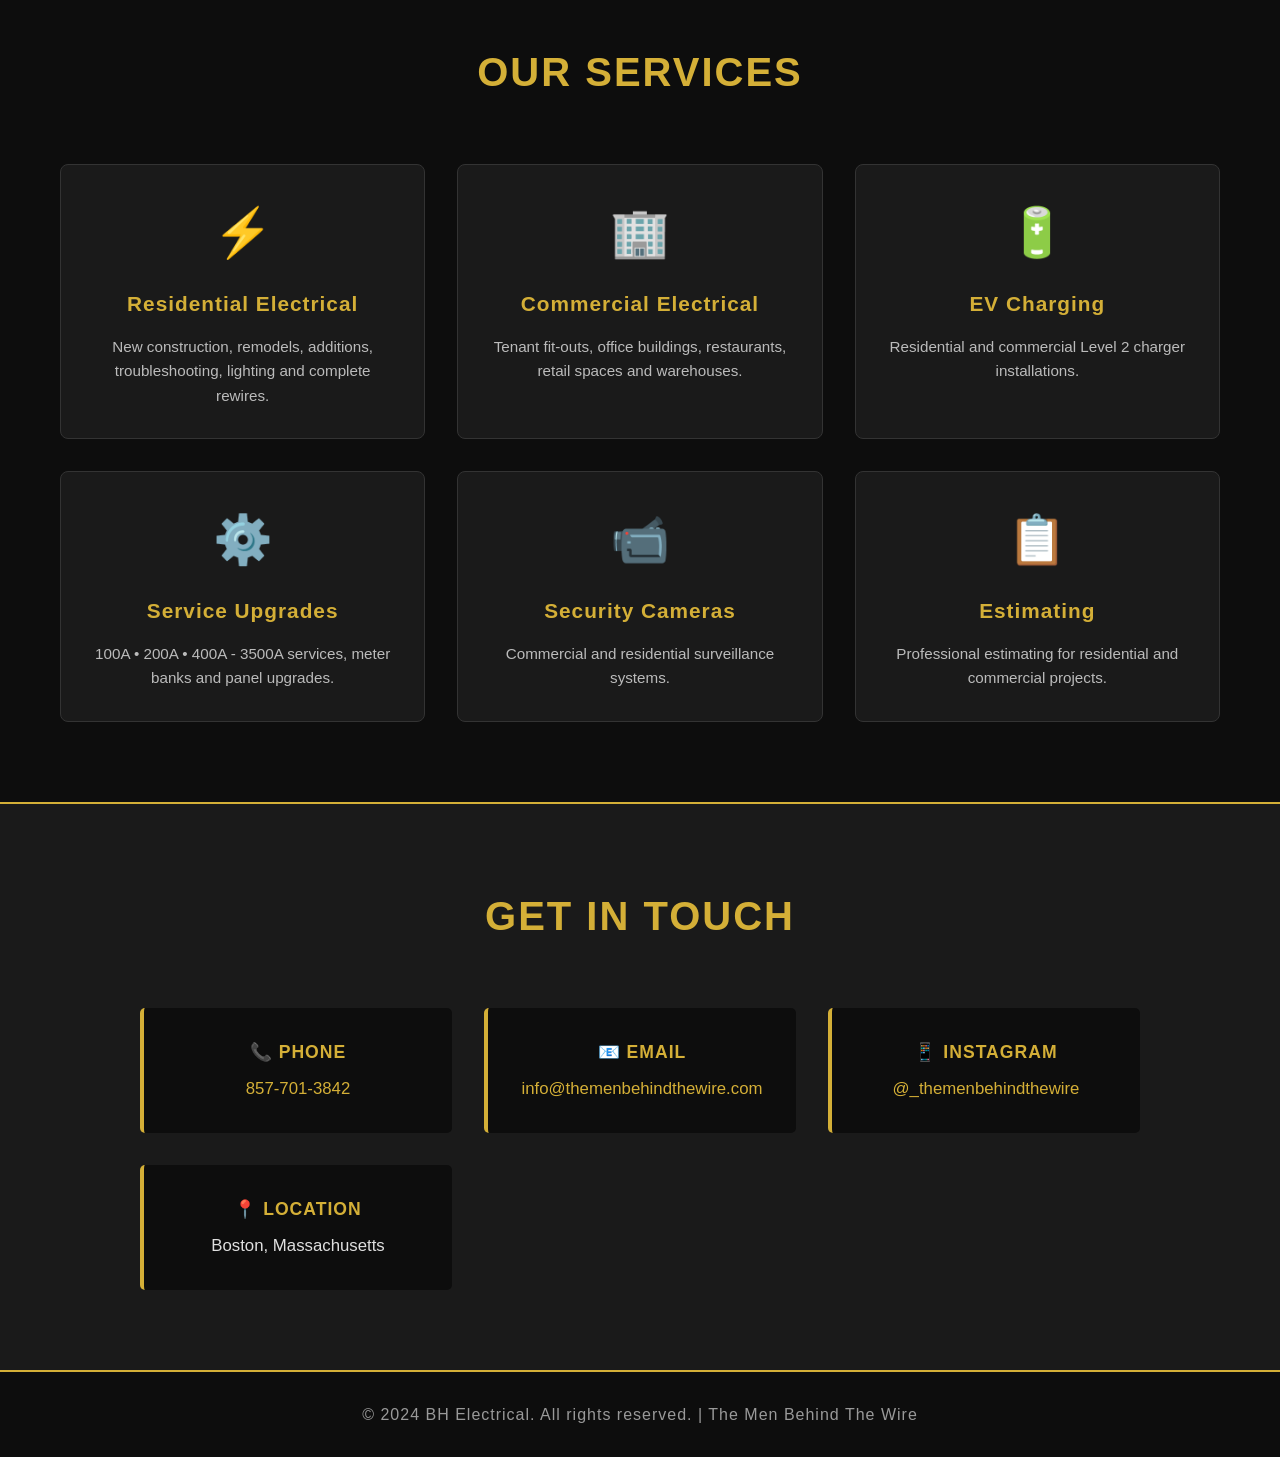
==== commit d2510224: "Initial commit: BH Electrical professional website with dark theme and gold accents" ====
--- a/index.html
+++ b/index.html
@@ -1,359 +1,146 @@
-<meta name="viewport" content="width=device-width, initial-scale=1.0">
+<!DOCTYPE html>
+<html lang="en">
+<head>
+    <meta charset="UTF-8">
+    <meta name="viewport" content="width=device-width, initial-scale=1.0">
+    <title>BH Electrical - Boston Electrical Contractors</title>
+    <link rel="stylesheet" href="styles.css">
+</head>
+<body>
+    <!-- Navigation -->
+    <nav class="navbar">
+        <div class="container">
+            <div class="nav-brand">
+                <h1>⚡ BH ELECTRICAL</h1>
+            </div>
+            <ul class="nav-links">
+                <li><a href="#home">HOME</a></li>
+                <li><a href="#about">ABOUT US</a></li>
+                <li><a href="#services">SERVICES</a></li>
+                <li><a href="#contact">CONTACT</a></li>
+            </ul>
+        </div>
+    </nav>
 
-<title>The Men Behind The Wire | Residential & Commercial Electricians</title>
+    <!-- Hero Section -->
+    <section id="home" class="hero">
+        <div class="hero-content">
+            <h2>POWERING HOMES.</h2>
+            <h2>BUSINESSES.</h2>
+            <h2>COMMUNITIES.</h2>
+            <p>Dependable electrical solutions with a commitment to quality, safety, and craftsmanship.</p>
+            <div class="hero-buttons">
+                <a href="#contact" class="btn btn-primary">REQUEST AN ESTIMATE</a>
+                <a href="tel:8577013842" class="btn btn-secondary">CALL: 857-701-3842</a>
+            </div>
+        </div>
+    </section>
 
-<meta name="description" content="Residential, Commercial, EV Chargers, Service Upgrades and Electrical Contracting throughout Massachusetts.">
+    <!-- Trust Badges -->
+    <section class="trust-section">
+        <div class="container">
+            <div class="trust-grid">
+                <div class="trust-badge">
+                    <h3>✓ LICENSED & INSURED</h3>
+                    <p>All Electrical Work</p>
+                </div>
+                <div class="trust-badge">
+                    <h3>✓ MASSACHUSETTS BASED</h3>
+                    <p>Serving Boston & Surrounding Areas</p>
+                </div>
+                <div class="trust-badge">
+                    <h3>✓ QUALITY WORK</h3>
+                    <p>Safety First</p>
+                </div>
+                <div class="trust-badge">
+                    <h3>✓ PROFESSIONAL</h3>
+                    <p>Reliable & On Time</p>
+                </div>
+            </div>
+        </div>
+    </section>
 
-<link rel="preconnect" href="https://fonts.googleapis.com">
+    <!-- About Section -->
+    <section id="about" class="about">
+        <div class="container">
+            <h2>ABOUT US</h2>
+            <div class="about-content">
+                <p>At The Men Behind The Wire, we deliver dependable electrical solutions with a commitment to quality, safety, and craftsmanship. Based in Massachusetts, we serve homeowners, property managers, general contractors, and businesses with reliable electrical services completed to the highest standards.</p>
+                <p>Our expertise includes residential and commercial electrical work, new construction, remodels, service upgrades, panel replacements, EV charger installations, lighting systems, security cameras, and low-voltage wiring. Every project is approached with professionalism, attention to detail, and pride in our work.</p>
+                <p>Whether it's a small service call or a large multi-unit development, our goal is simple: provide honest communication, exceptional workmanship, and electrical systems built to last.</p>
+            </div>
+        </div>
+    </section>
 
-<link rel="preconnect" href="https://fonts.gstatic.com" crossorigin>
+    <!-- Services Section -->
+    <section id="services" class="services">
+        <div class="container">
+            <h2>OUR SERVICES</h2>
+            <div class="services-grid">
+                <div class="service-card">
+                    <div class="service-icon">⚡</div>
+                    <h3>Residential Electrical</h3>
+                    <p>New construction, remodels, additions, troubleshooting, lighting and complete rewires.</p>
+                </div>
+                <div class="service-card">
+                    <div class="service-icon">🏢</div>
+                    <h3>Commercial Electrical</h3>
+                    <p>Tenant fit-outs, office buildings, restaurants, retail spaces and warehouses.</p>
+                </div>
+                <div class="service-card">
+                    <div class="service-icon">🔋</div>
+                    <h3>EV Charging</h3>
+                    <p>Residential and commercial Level 2 charger installations.</p>
+                </div>
+                <div class="service-card">
+                    <div class="service-icon">⚙️</div>
+                    <h3>Service Upgrades</h3>
+                    <p>100A • 200A • 400A - 3500A services, meter banks and panel upgrades.</p>
+                </div>
+                <div class="service-card">
+                    <div class="service-icon">📹</div>
+                    <h3>Security Cameras</h3>
+                    <p>Commercial and residential surveillance systems.</p>
+                </div>
+                <div class="service-card">
+                    <div class="service-icon">📋</div>
+                    <h3>Estimating</h3>
+                    <p>Professional estimating for residential and commercial projects.</p>
+                </div>
+            </div>
+        </div>
+    </section>
 
-<link href="https://fonts.googleapis.com/css2?family=Poppins:wght@300;400;500;600;700;800&display=swap" rel="stylesheet">
+    <!-- Contact Section -->
+    <section id="contact" class="contact">
+        <div class="container">
+            <h2>GET IN TOUCH</h2>
+            <div class="contact-content">
+                <div class="contact-info">
+                    <h3>📞 PHONE</h3>
+                    <p><a href="tel:8577013842">857-701-3842</a></p>
+                </div>
+                <div class="contact-info">
+                    <h3>📧 EMAIL</h3>
+                    <p><a href="mailto:info@themenbehindthewire.com">info@themenbehindthewire.com</a></p>
+                </div>
+                <div class="contact-info">
+                    <h3>📱 INSTAGRAM</h3>
+                    <p><a href="https://instagram.com/_themenbehindthewire" target="_blank">@_themenbehindthewire</a></p>
+                </div>
+                <div class="contact-info">
+                    <h3>📍 LOCATION</h3>
+                    <p>Boston, Massachusetts</p>
+                </div>
+            </div>
+        </div>
+    </section>
 
-<link rel="stylesheet" href="style.css">
-
-</head>
-
-<body>
-
-<header class="hero">
-
-  <img src="logo.jpg.jpg" alt="The Men Behind The Wire">
-
-  <h1>The Men Behind The Wire</h1>
-
-  <p>Residential • Commercial • EV Chargers • Service Upgrades</p>
-
-  <a href="#contact" class="btn">FREE ESTIMATE</a>
-
-</header>
-
-<section id="services">
-
-<div class="container">
-
-<h5>WHAT WE DO</h5>
-
-<h2>Electrical Services</h2>
-
-<div class="serviceGrid">
-
-<div class="serviceCard">
-
-<div class="icon">⚡</div>
-
-<h3>Residential Electrical</h3>
-
-<p>
-
-New construction, remodels, additions, troubleshooting,
-
-lighting and complete rewires.
-
-</p>
-
-</div>
-
-<div class="serviceCard">
-
-<div class="icon">🏢</div>
-
-<h3>Commercial Electrical</h3>
-
-<p>
-
-Tenant fit-outs, office buildings,
-
-restaurants, retail spaces and warehouses.
-
-</p>
-
-</div>
-
-<div class="serviceCard">
-
-<div class="icon">🔋</div>
-
-<h3>EV Charging</h3>
-
-<p>
-
-Residential and commercial Level 2 charger installations.
-
-</p>
-
-</div>
-
-<div class="serviceCard">
-
-<div class="icon">⚙️</div>
-
-<h3>Service Upgrades</h3>
-
-<p>
-
-100A • 200A • 400A services,
-
-meter banks and panel upgrades.
-
-</p>
-
-</div>
-
-<div class="serviceCard">
-
-<div class="icon">📹</div>
-
-<h3>Security Cameras</h3>
-
-<p>
-
-Commercial and residential surveillance systems.
-
-</p>
-
-</div>
-
-<div class="serviceCard">
-
-<div class="icon">📋</div>
-
-<h3>Estimating</h3>
-
-<p>
-
-Professional estimating for residential and commercial projects.
-
-</p>
-
-</div>
-
-</div>
-
-</div>
-
-</section>
-
-<section id="projects">
-
-<div class="container">
-
-<h5>OUR WORK</h5>
-
-<h2>Recent Projects</h2>
-
-<div class="projectGrid">
-
-<div class="project">
-
-<img src="services.jpg.jpg">
-
-<div class="projectInfo">
-
-<h3>Panel Upgrade</h3>
-
-</div>
-
-</div>
-
-<div class="project">
-
-<img src="contact.jpg.jpg">
-
-<div class="projectInfo">
-
-<h3>Commercial Fit-Out</h3>
-
-</div>
-
-</div>
-
-<div class="project">
-
-<img src="about.jpg.jpg">
-
-<div class="projectInfo">
-
-<h3>EV Charger Installation</h3>
-
-</div>
-
-</div>
-
-</div>
-
-</div>
-
-</section>
-
-<section class="cta">
-
-<div class="container">
-
-<h2>
-
-Need A Licensed Electrician?
-
-</h2>
-
-<p>
-
-Serving Boston & All Of Massachusetts
-
-</p>
-
-<a href="#contact" class="goldButton">
-
-REQUEST FREE ESTIMATE
-
-</a>
-
-</div>
-
-</section><section id="contact">
-
-<div class="container">
-
-<h5>CONTACT US</h5>
-
-<h2>Request A Free Estimate</h2>
-
-<p>
-
-Call us today or fill out the form below and we'll contact you.
-
-</p>
-
-<form>
-
-<input type="text" placeholder="Full Name" required>
-
-<input type="email" placeholder="Email Address" required>
-
-<input type="tel" placeholder="Phone Number">
-
-<select required>
-
-<option>Residential</option>
-
-<option>Commercial</option>
-
-<option>EV Charger</option>
-
-<option>Panel Upgrade</option>
-
-<option>Service Upgrade</option>
-
-<option>Other</option>
-
-</select>
-
-<textarea placeholder="Tell us about your project..." rows="6"></textarea>
-
-<button type="submit" class="goldButton">
-
-REQUEST ESTIMATE
-
-</button>
-
-</form>
-
-</div>
-
-</section>
-
-<footer>
-
-<div class="container footerGrid">
-
-<div>
-
-<h3>The Men Behind The Wire</h3>
-
-<p>
-
-Residential • Commercial • Multi-Family
-
-</p>
-
-<p>
-
-EV Chargers • Service Upgrades • Panel Replacements
-
-</p>
-
-</div>
-
-<div>
-
-<h4>Quick Links</h4>
-
-<ul>
-
-<li><a href="#home">Home</a></li>
-
-<li><a href="#about">About</a></li>
-
-<li><a href="#services">Services</a></li>
-
-<li><a href="#projects">Projects</a></li>
-
-<li><a href="#contact">Contact</a></li>
-
-</ul>
-
-</div>
-
-<div>
-
-<h4>Service Area</h4>
-
-<p>
-
-Boston, Dorchester, Quincy, Brockton,
-
-Cambridge, Somerville,
-
-Chelsea, Revere and surrounding areas.
-
-</p>
-
-</div>
-
-<div>
-
-<h4>Connect</h4>
-
-<p>
-
-Email:
-
-info@themenbehindthewire.com
-
-</p>
-
-<p>
-
-Licensed & Insured
-
-</p>
-
-</div>
-
-</div>
-
-<div class="copyright">
-
-© 2026 The Men Behind The Wire. All Rights Reserved.
-
-</div>
-
-</footer>
-
-<script src="script.js"></script>
-
+    <!-- Footer -->
+    <footer class="footer">
+        <div class="container">
+            <p>&copy; 2024 BH Electrical. All rights reserved. | The Men Behind The Wire</p>
+        </div>
+    </footer>
 </body>
-
-</html>
-
-<
+</html>
--- a/styles.css
+++ b/styles.css
@@ -0,0 +1,367 @@
+* {
+    margin: 0;
+    padding: 0;
+    box-sizing: border-box;
+}
+
+body {
+    font-family: 'Segoe UI', Tahoma, Geneva, Verdana, sans-serif;
+    background-color: #1a1a1a;
+    color: #e0e0e0;
+    line-height: 1.6;
+}
+
+.container {
+    max-width: 1200px;
+    margin: 0 auto;
+    padding: 0 20px;
+}
+
+/* Navigation */
+.navbar {
+    background-color: #0d0d0d;
+    border-bottom: 2px solid #d4af37;
+    position: sticky;
+    top: 0;
+    z-index: 100;
+}
+
+.navbar .container {
+    display: flex;
+    justify-content: space-between;
+    align-items: center;
+    padding: 1rem 20px;
+}
+
+.nav-brand h1 {
+    font-size: 1.5rem;
+    color: #d4af37;
+    letter-spacing: 2px;
+}
+
+.nav-links {
+    display: flex;
+    list-style: none;
+    gap: 2rem;
+}
+
+.nav-links a {
+    color: #e0e0e0;
+    text-decoration: none;
+    font-weight: 600;
+    transition: color 0.3s ease;
+    letter-spacing: 1px;
+}
+
+.nav-links a:hover {
+    color: #d4af37;
+}
+
+/* Hero Section */
+.hero {
+    background: linear-gradient(135deg, #0d0d0d 0%, #1a1a1a 100%);
+    padding: 80px 20px;
+    text-align: center;
+    border-bottom: 3px solid #d4af37;
+}
+
+.hero-content h2 {
+    font-size: 3.5rem;
+    font-weight: 900;
+    margin: 10px 0;
+    letter-spacing: 3px;
+    color: #fff;
+}
+
+.hero-content h2:nth-child(3) {
+    color: #d4af37;
+}
+
+.hero-content p {
+    font-size: 1.2rem;
+    margin: 30px 0;
+    color: #bbb;
+    max-width: 600px;
+    margin-left: auto;
+    margin-right: auto;
+}
+
+.hero-buttons {
+    display: flex;
+    gap: 1rem;
+    justify-content: center;
+    flex-wrap: wrap;
+    margin-top: 30px;
+}
+
+.btn {
+    padding: 14px 30px;
+    text-decoration: none;
+    font-weight: 700;
+    border-radius: 5px;
+    transition: all 0.3s ease;
+    letter-spacing: 1px;
+    display: inline-block;
+    cursor: pointer;
+    border: none;
+    font-size: 1rem;
+}
+
+.btn-primary {
+    background-color: #d4af37;
+    color: #0d0d0d;
+}
+
+.btn-primary:hover {
+    background-color: #ffd700;
+    transform: translateY(-2px);
+    box-shadow: 0 5px 15px rgba(212, 175, 55, 0.4);
+}
+
+.btn-secondary {
+    background-color: transparent;
+    color: #d4af37;
+    border: 2px solid #d4af37;
+}
+
+.btn-secondary:hover {
+    background-color: #d4af37;
+    color: #0d0d0d;
+    transform: translateY(-2px);
+}
+
+/* Trust Section */
+.trust-section {
+    background-color: #0d0d0d;
+    padding: 60px 20px;
+    border-top: 2px solid #d4af37;
+    border-bottom: 2px solid #d4af37;
+}
+
+.trust-grid {
+    display: grid;
+    grid-template-columns: repeat(auto-fit, minmax(250px, 1fr));
+    gap: 2rem;
+}
+
+.trust-badge {
+    text-align: center;
+    padding: 20px;
+    border-left: 3px solid #d4af37;
+    transition: transform 0.3s ease;
+}
+
+.trust-badge:hover {
+    transform: translateX(5px);
+}
+
+.trust-badge h3 {
+    color: #d4af37;
+    margin-bottom: 10px;
+    font-size: 1.1rem;
+    letter-spacing: 1px;
+}
+
+.trust-badge p {
+    color: #999;
+    font-size: 0.95rem;
+}
+
+/* About Section */
+.about {
+    background-color: #1a1a1a;
+    padding: 80px 20px;
+}
+
+.about h2 {
+    font-size: 2.5rem;
+    margin-bottom: 40px;
+    color: #d4af37;
+    text-align: center;
+    letter-spacing: 2px;
+}
+
+.about-content {
+    max-width: 800px;
+    margin: 0 auto;
+    line-height: 1.8;
+}
+
+.about-content p {
+    margin-bottom: 20px;
+    color: #ccc;
+    font-size: 1.05rem;
+}
+
+/* Services Section */
+.services {
+    background-color: #0d0d0d;
+    padding: 80px 20px;
+    border-top: 2px solid #d4af37;
+    border-bottom: 2px solid #d4af37;
+}
+
+.services h2 {
+    font-size: 2.5rem;
+    margin-bottom: 60px;
+    color: #d4af37;
+    text-align: center;
+    letter-spacing: 2px;
+}
+
+.services-grid {
+    display: grid;
+    grid-template-columns: repeat(auto-fit, minmax(280px, 1fr));
+    gap: 2rem;
+}
+
+.service-card {
+    background-color: #1a1a1a;
+    padding: 30px;
+    border: 1px solid #333;
+    border-radius: 8px;
+    text-align: center;
+    transition: all 0.3s ease;
+}
+
+.service-card:hover {
+    border-color: #d4af37;
+    transform: translateY(-10px);
+    box-shadow: 0 10px 30px rgba(212, 175, 55, 0.2);
+}
+
+.service-icon {
+    font-size: 3rem;
+    margin-bottom: 15px;
+}
+
+.service-card h3 {
+    color: #d4af37;
+    margin-bottom: 15px;
+    font-size: 1.3rem;
+    letter-spacing: 1px;
+}
+
+.service-card p {
+    color: #bbb;
+    font-size: 0.95rem;
+    line-height: 1.6;
+}
+
+/* Contact Section */
+.contact {
+    background-color: #1a1a1a;
+    padding: 80px 20px;
+}
+
+.contact h2 {
+    font-size: 2.5rem;
+    margin-bottom: 60px;
+    color: #d4af37;
+    text-align: center;
+    letter-spacing: 2px;
+}
+
+.contact-content {
+    display: grid;
+    grid-template-columns: repeat(auto-fit, minmax(250px, 1fr));
+    gap: 2rem;
+    max-width: 1000px;
+    margin: 0 auto;
+}
+
+.contact-info {
+    background-color: #0d0d0d;
+    padding: 30px;
+    border-left: 4px solid #d4af37;
+    border-radius: 5px;
+    text-align: center;
+    transition: all 0.3s ease;
+}
+
+.contact-info:hover {
+    box-shadow: 0 5px 20px rgba(212, 175, 55, 0.2);
+    transform: translateY(-5px);
+}
+
+.contact-info h3 {
+    color: #d4af37;
+    margin-bottom: 10px;
+    font-size: 1.1rem;
+    letter-spacing: 1px;
+}
+
+.contact-info p {
+    font-size: 1.05rem;
+}
+
+.contact-info a {
+    color: #d4af37;
+    text-decoration: none;
+    transition: color 0.3s ease;
+}
+
+.contact-info a:hover {
+    color: #ffd700;
+}
+
+/* Footer */
+.footer {
+    background-color: #0d0d0d;
+    border-top: 2px solid #d4af37;
+    padding: 30px 20px;
+    text-align: center;
+    color: #999;
+}
+
+.footer p {
+    letter-spacing: 1px;
+}
+
+/* Responsive Design */
+@media (max-width: 768px) {
+    .nav-links {
+        flex-direction: column;
+        gap: 1rem;
+    }
+
+    .hero-content h2 {
+        font-size: 2rem;
+    }
+
+    .hero-buttons {
+        flex-direction: column;
+        align-items: center;
+    }
+
+    .btn {
+        width: 100%;
+        max-width: 300px;
+    }
+
+    .services-grid,
+    .contact-content,
+    .trust-grid {
+        grid-template-columns: 1fr;
+    }
+
+    .about h2,
+    .services h2,
+    .contact h2 {
+        font-size: 1.8rem;
+    }
+}
+
+@media (max-width: 480px) {
+    .nav-brand h1 {
+        font-size: 1.2rem;
+    }
+
+    .hero-content h2 {
+        font-size: 1.5rem;
+    }
+
+    .hero-content p {
+        font-size: 1rem;
+    }
+}
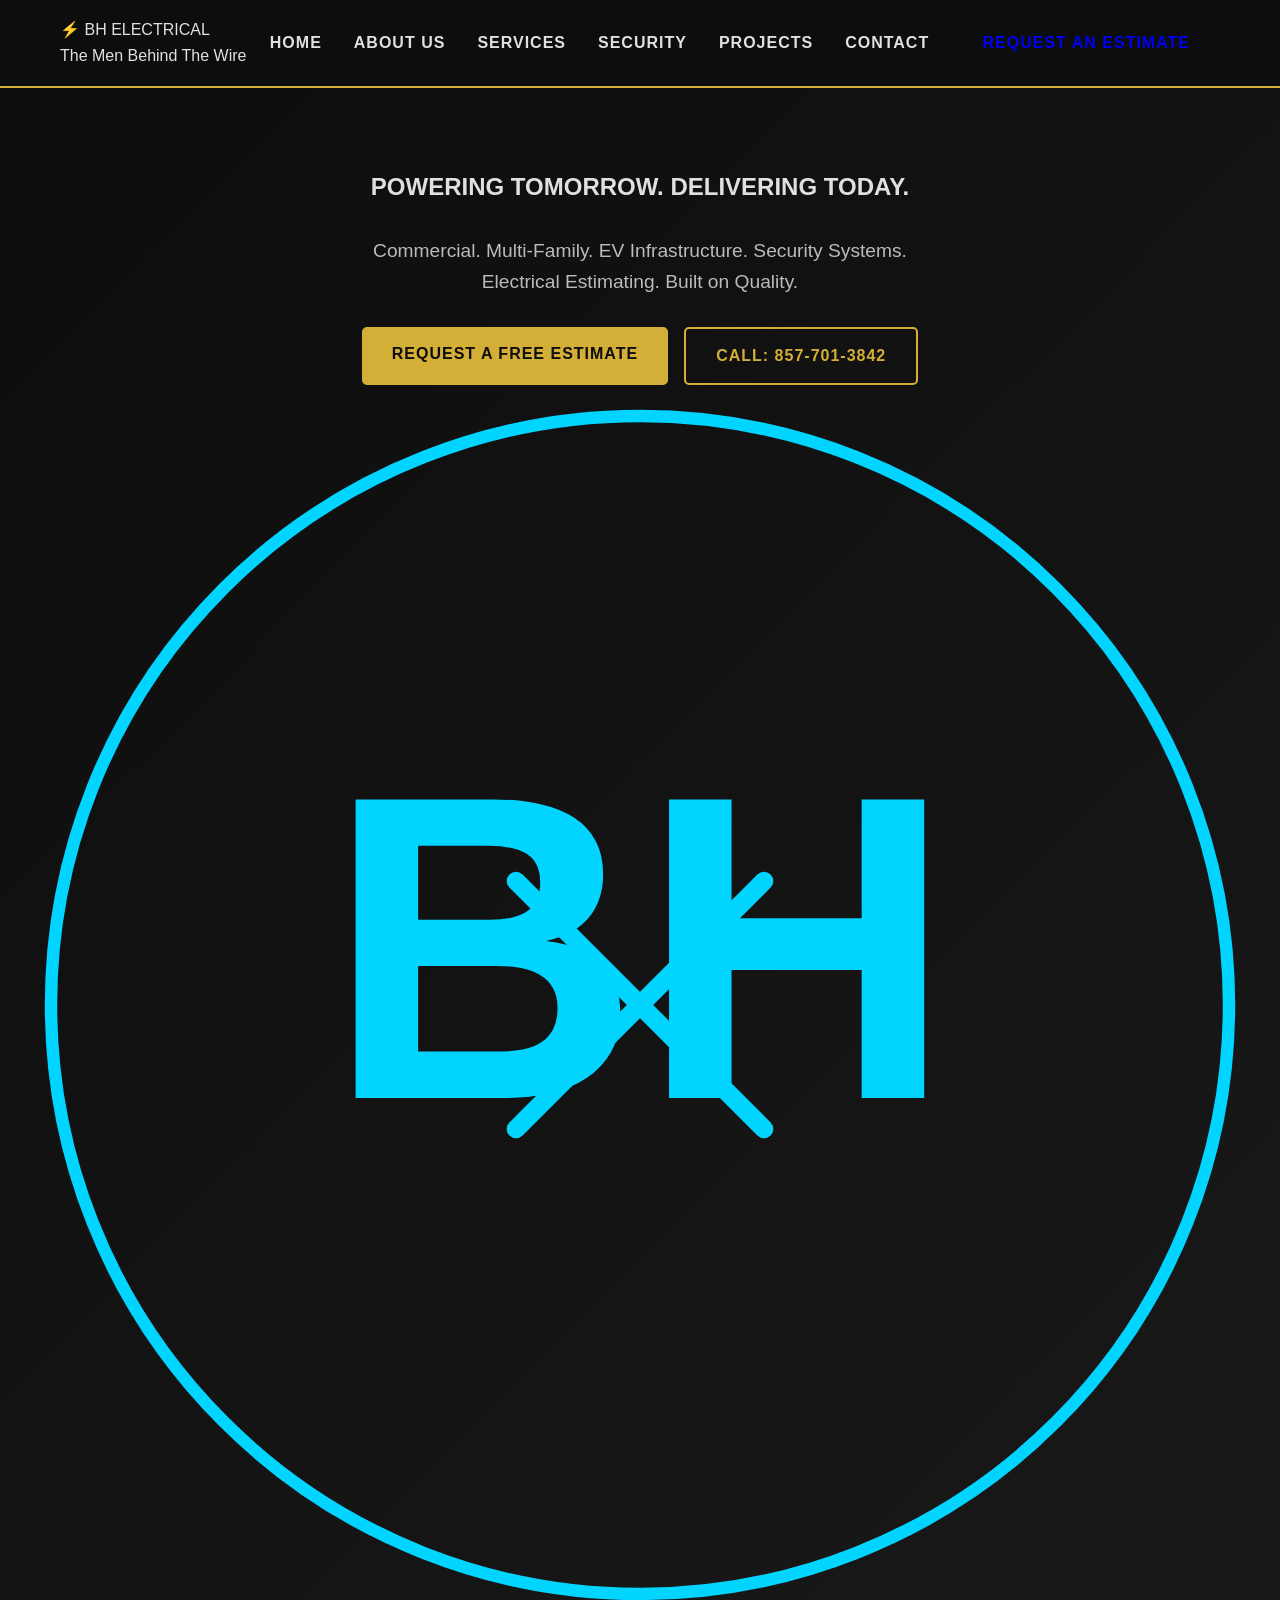
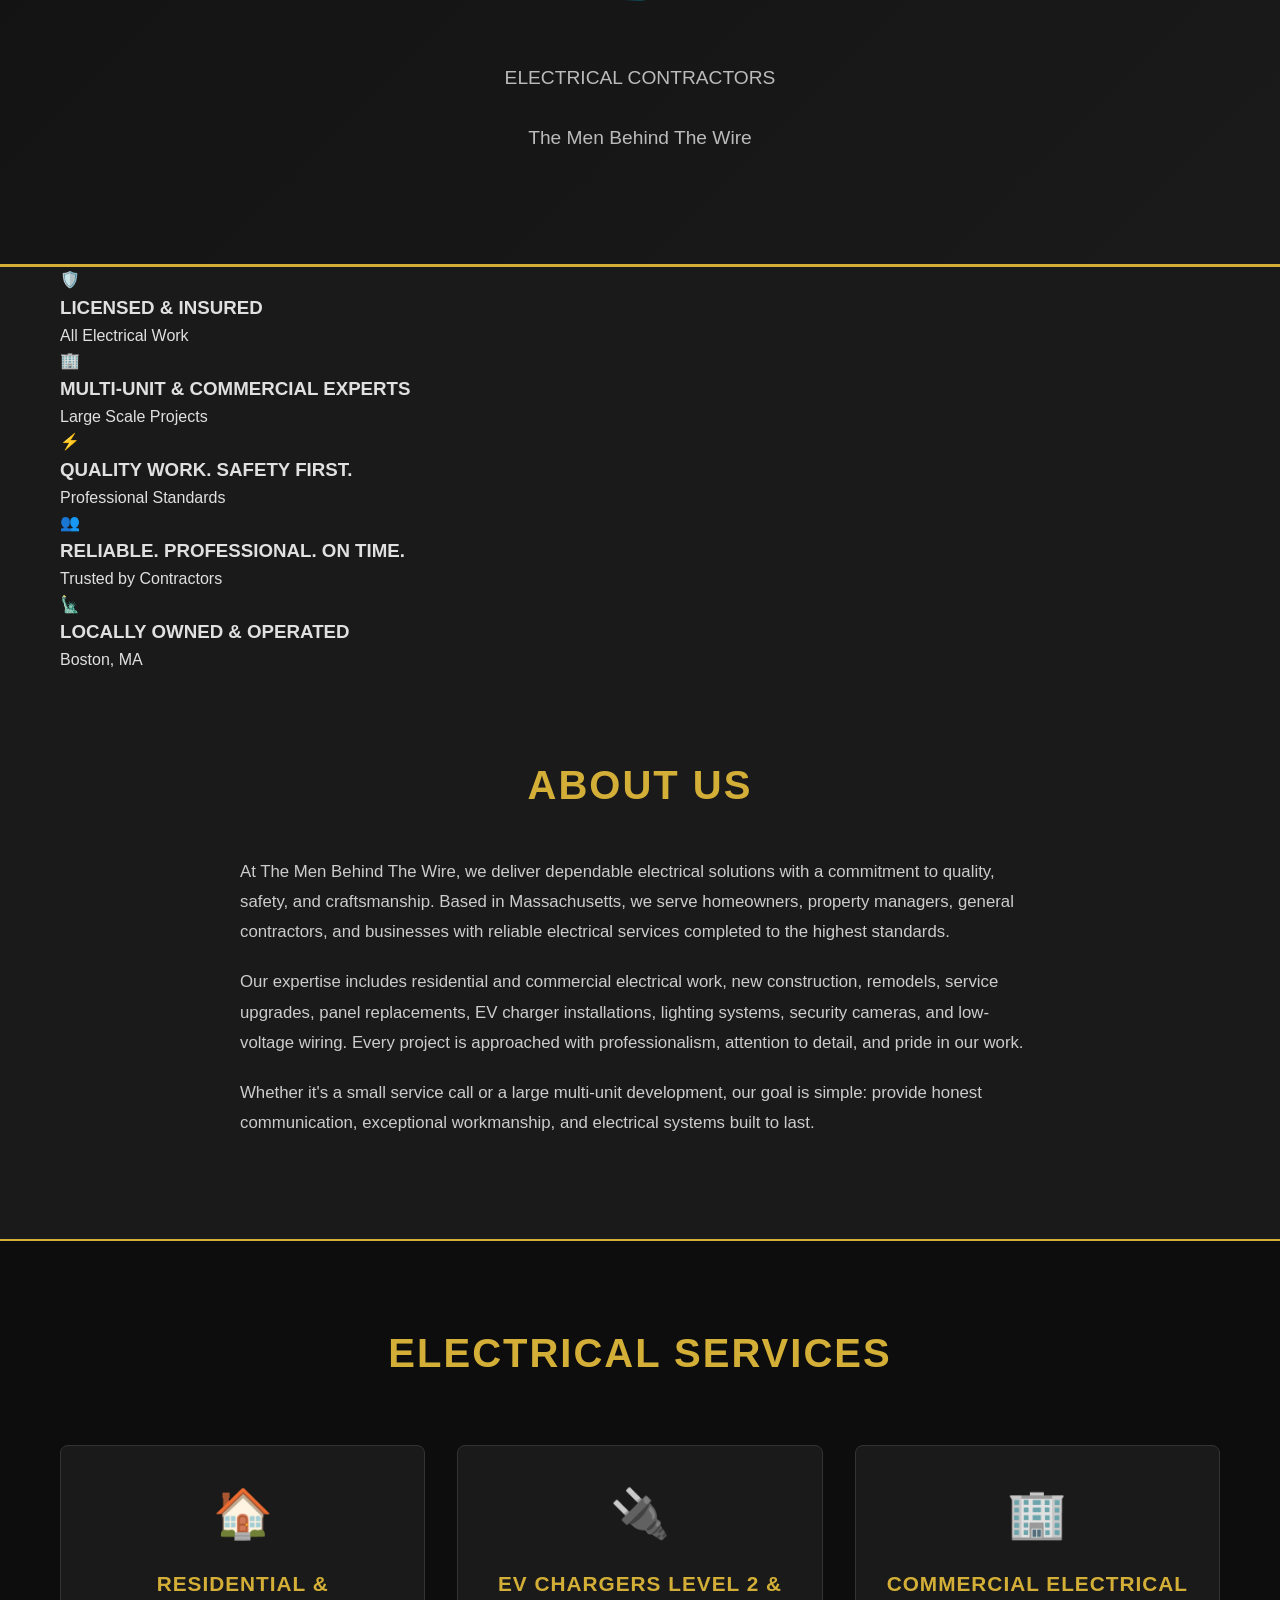
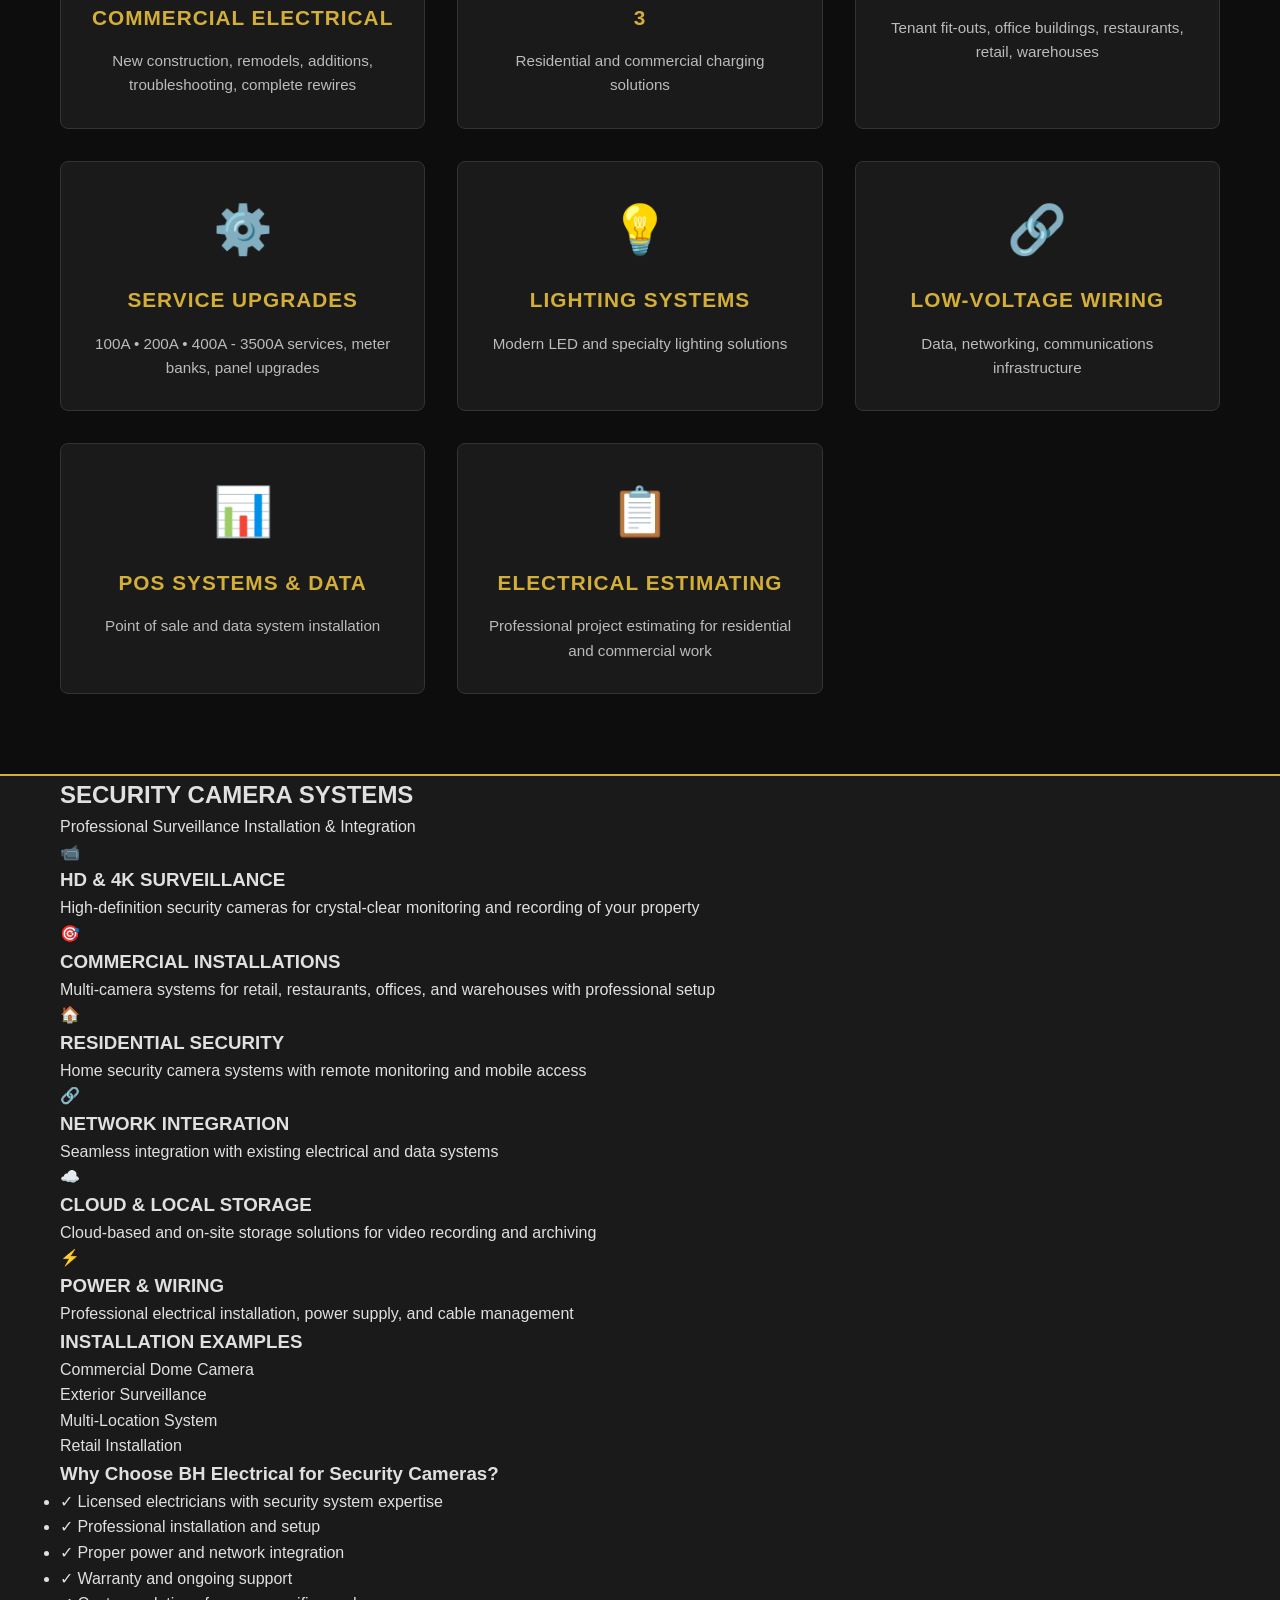
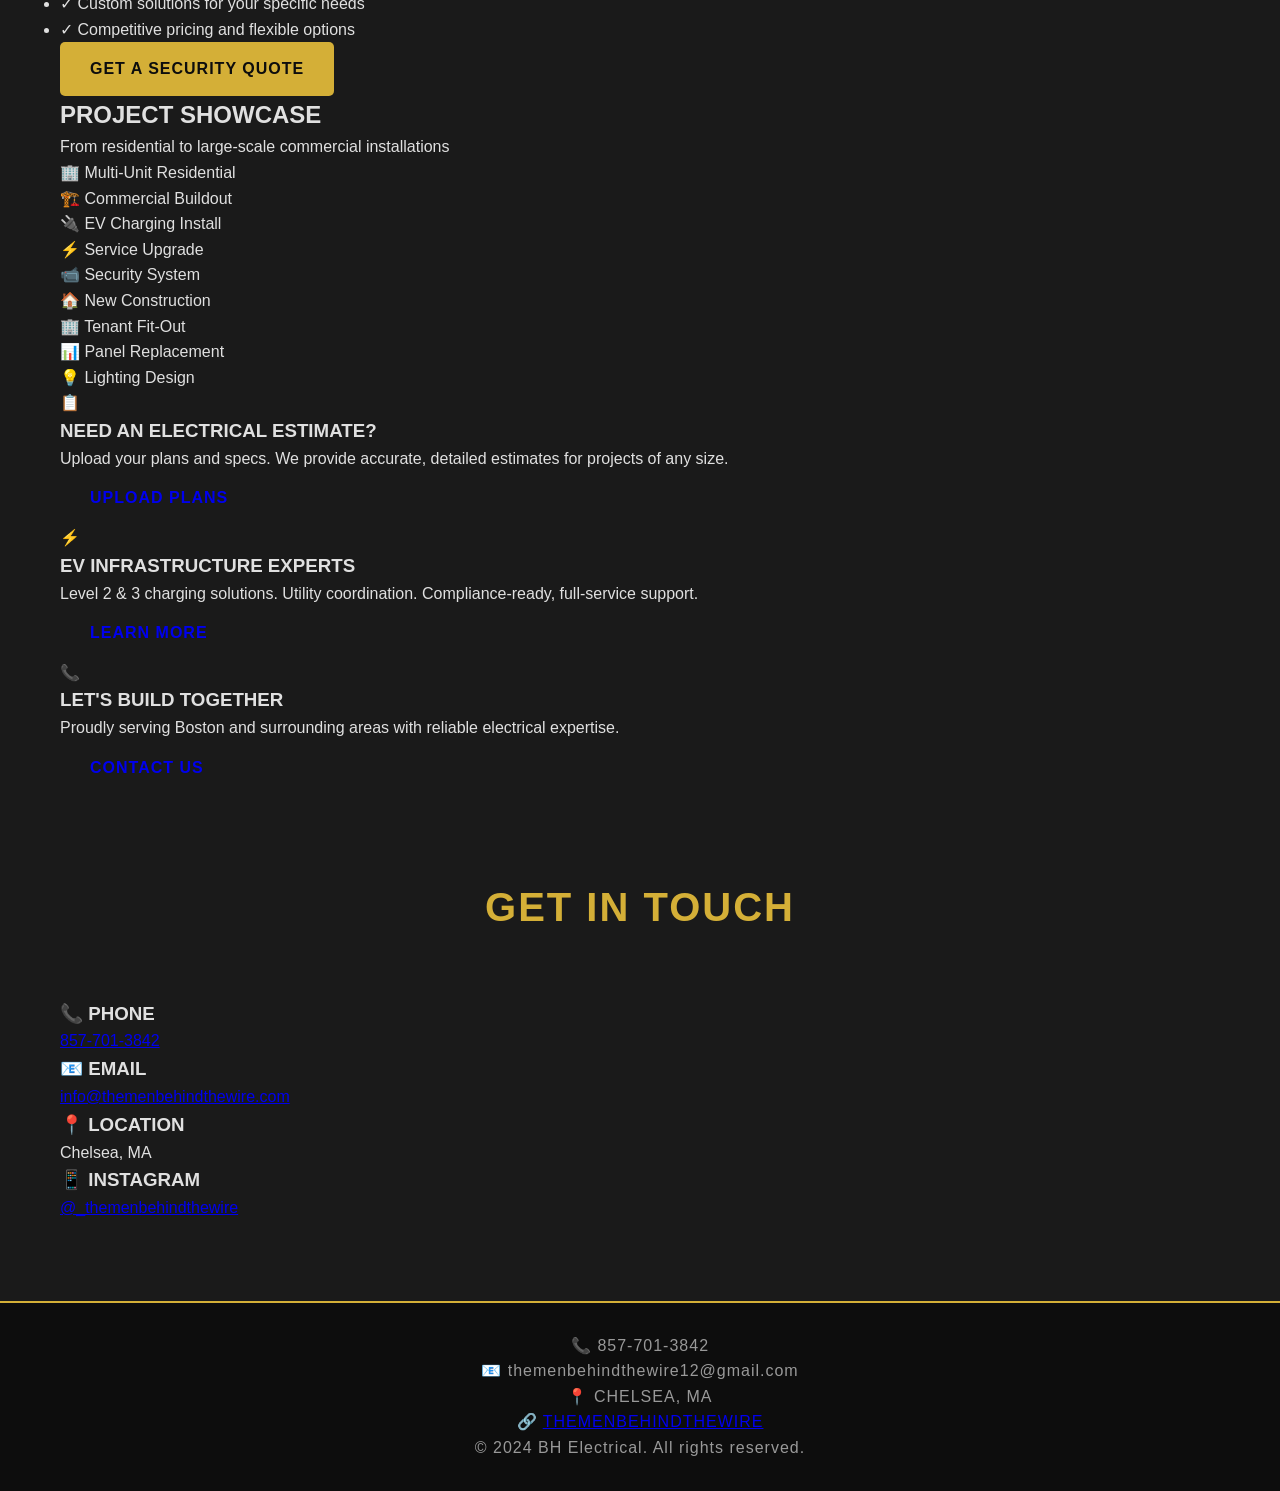
==== commit 1bf5f348: "Add: Dedicated Security Camera Systems section with services and portfolio" ====
--- a/index.html
+++ b/index.html
@@ -11,50 +11,83 @@
     <nav class="navbar">
         <div class="container">
             <div class="nav-brand">
-                <h1>⚡ BH ELECTRICAL</h1>
+                <div class="logo">
+                    <span class="logo-bolt">⚡</span>
+                    <span class="logo-text">BH ELECTRICAL</span>
+                </div>
+                <p class="logo-subtitle">The Men Behind The Wire</p>
             </div>
             <ul class="nav-links">
                 <li><a href="#home">HOME</a></li>
                 <li><a href="#about">ABOUT US</a></li>
                 <li><a href="#services">SERVICES</a></li>
+                <li><a href="#security">SECURITY</a></li>
+                <li><a href="#projects">PROJECTS</a></li>
                 <li><a href="#contact">CONTACT</a></li>
             </ul>
+            <a href="#contact" class="btn btn-estimate">REQUEST AN ESTIMATE</a>
         </div>
     </nav>
 
     <!-- Hero Section -->
     <section id="home" class="hero">
         <div class="hero-content">
-            <h2>POWERING HOMES.</h2>
-            <h2>BUSINESSES.</h2>
-            <h2>COMMUNITIES.</h2>
-            <p>Dependable electrical solutions with a commitment to quality, safety, and craftsmanship.</p>
-            <div class="hero-buttons">
-                <a href="#contact" class="btn btn-primary">REQUEST AN ESTIMATE</a>
-                <a href="tel:8577013842" class="btn btn-secondary">CALL: 857-701-3842</a>
+            <div class="hero-text">
+                <h1>
+                    <span class="line1">POWERING</span>
+                    <span class="line2">TOMORROW.</span>
+                    <span class="line3">DELIVERING</span>
+                    <span class="line4">TODAY.</span>
+                </h1>
+                <p>Commercial. Multi-Family. EV Infrastructure. Security Systems. Electrical Estimating. Built on Quality.</p>
+                <div class="hero-buttons">
+                    <a href="#contact" class="btn btn-primary">REQUEST A FREE ESTIMATE</a>
+                    <a href="tel:8577013842" class="btn btn-secondary">CALL: 857-701-3842</a>
+                </div>
+            </div>
+            <div class="hero-logo">
+                <div class="neon-circle">
+                    <svg viewBox="0 0 200 200" xmlns="http://www.w3.org/2000/svg">
+                        <circle cx="100" cy="100" r="95" fill="none" stroke="#00d4ff" stroke-width="2"/>
+                        <text x="100" y="115" font-size="70" font-weight="bold" text-anchor="middle" fill="#00d4ff" font-family="Arial, sans-serif">BH</text>
+                        <path d="M 80 80 L 120 120" stroke="#00d4ff" stroke-width="3" stroke-linecap="round"/>
+                        <path d="M 120 80 L 80 120" stroke="#00d4ff" stroke-width="3" stroke-linecap="round"/>
+                    </svg>
+                </div>
+                <p class="logo-text-center">ELECTRICAL CONTRACTORS</p>
+                <p class="logo-subtitle-center">The Men Behind The Wire</p>
             </div>
         </div>
     </section>
 
     <!-- Trust Badges -->
-    <section class="trust-section">
-        <div class="container">
-            <div class="trust-grid">
-                <div class="trust-badge">
-                    <h3>✓ LICENSED & INSURED</h3>
+    <section class="trust-badges">
+        <div class="container">
+            <div class="badges-grid">
+                <div class="badge">
+                    <span class="badge-icon">🛡️</span>
+                    <h3>LICENSED & INSURED</h3>
                     <p>All Electrical Work</p>
                 </div>
-                <div class="trust-badge">
-                    <h3>✓ MASSACHUSETTS BASED</h3>
-                    <p>Serving Boston & Surrounding Areas</p>
-                </div>
-                <div class="trust-badge">
-                    <h3>✓ QUALITY WORK</h3>
-                    <p>Safety First</p>
-                </div>
-                <div class="trust-badge">
-                    <h3>✓ PROFESSIONAL</h3>
-                    <p>Reliable & On Time</p>
+                <div class="badge">
+                    <span class="badge-icon">🏢</span>
+                    <h3>MULTI-UNIT & COMMERCIAL EXPERTS</h3>
+                    <p>Large Scale Projects</p>
+                </div>
+                <div class="badge">
+                    <span class="badge-icon">⚡</span>
+                    <h3>QUALITY WORK. SAFETY FIRST.</h3>
+                    <p>Professional Standards</p>
+                </div>
+                <div class="badge">
+                    <span class="badge-icon">👥</span>
+                    <h3>RELIABLE. PROFESSIONAL. ON TIME.</h3>
+                    <p>Trusted by Contractors</p>
+                </div>
+                <div class="badge">
+                    <span class="badge-icon">🗽</span>
+                    <h3>LOCALLY OWNED & OPERATED</h3>
+                    <p>Boston, MA</p>
                 </div>
             </div>
         </div>
@@ -75,37 +108,165 @@
     <!-- Services Section -->
     <section id="services" class="services">
         <div class="container">
-            <h2>OUR SERVICES</h2>
+            <h2>ELECTRICAL SERVICES</h2>
             <div class="services-grid">
                 <div class="service-card">
-                    <div class="service-icon">⚡</div>
-                    <h3>Residential Electrical</h3>
-                    <p>New construction, remodels, additions, troubleshooting, lighting and complete rewires.</p>
+                    <div class="service-icon">🏠</div>
+                    <h3>RESIDENTIAL & COMMERCIAL ELECTRICAL</h3>
+                    <p>New construction, remodels, additions, troubleshooting, complete rewires</p>
+                </div>
+                <div class="service-card">
+                    <div class="service-icon">🔌</div>
+                    <h3>EV CHARGERS LEVEL 2 & 3</h3>
+                    <p>Residential and commercial charging solutions</p>
                 </div>
                 <div class="service-card">
                     <div class="service-icon">🏢</div>
-                    <h3>Commercial Electrical</h3>
-                    <p>Tenant fit-outs, office buildings, restaurants, retail spaces and warehouses.</p>
-                </div>
-                <div class="service-card">
-                    <div class="service-icon">🔋</div>
-                    <h3>EV Charging</h3>
-                    <p>Residential and commercial Level 2 charger installations.</p>
+                    <h3>COMMERCIAL ELECTRICAL</h3>
+                    <p>Tenant fit-outs, office buildings, restaurants, retail, warehouses</p>
                 </div>
                 <div class="service-card">
                     <div class="service-icon">⚙️</div>
-                    <h3>Service Upgrades</h3>
-                    <p>100A • 200A • 400A - 3500A services, meter banks and panel upgrades.</p>
-                </div>
-                <div class="service-card">
-                    <div class="service-icon">📹</div>
-                    <h3>Security Cameras</h3>
-                    <p>Commercial and residential surveillance systems.</p>
+                    <h3>SERVICE UPGRADES</h3>
+                    <p>100A • 200A • 400A - 3500A services, meter banks, panel upgrades</p>
+                </div>
+                <div class="service-card">
+                    <div class="service-icon">💡</div>
+                    <h3>LIGHTING SYSTEMS</h3>
+                    <p>Modern LED and specialty lighting solutions</p>
+                </div>
+                <div class="service-card">
+                    <div class="service-icon">🔗</div>
+                    <h3>LOW-VOLTAGE WIRING</h3>
+                    <p>Data, networking, communications infrastructure</p>
+                </div>
+                <div class="service-card">
+                    <div class="service-icon">📊</div>
+                    <h3>POS SYSTEMS & DATA</h3>
+                    <p>Point of sale and data system installation</p>
                 </div>
                 <div class="service-card">
                     <div class="service-icon">📋</div>
-                    <h3>Estimating</h3>
-                    <p>Professional estimating for residential and commercial projects.</p>
+                    <h3>ELECTRICAL ESTIMATING</h3>
+                    <p>Professional project estimating for residential and commercial work</p>
+                </div>
+            </div>
+        </div>
+    </section>
+
+    <!-- Security Cameras Section -->
+    <section id="security" class="security-section">
+        <div class="container">
+            <h2>SECURITY CAMERA SYSTEMS</h2>
+            <p class="section-subtitle">Professional Surveillance Installation & Integration</p>
+            
+            <div class="security-grid">
+                <div class="security-service">
+                    <div class="security-icon">📹</div>
+                    <h3>HD & 4K SURVEILLANCE</h3>
+                    <p>High-definition security cameras for crystal-clear monitoring and recording of your property</p>
+                </div>
+                <div class="security-service">
+                    <div class="security-icon">🎯</div>
+                    <h3>COMMERCIAL INSTALLATIONS</h3>
+                    <p>Multi-camera systems for retail, restaurants, offices, and warehouses with professional setup</p>
+                </div>
+                <div class="security-service">
+                    <div class="security-icon">🏠</div>
+                    <h3>RESIDENTIAL SECURITY</h3>
+                    <p>Home security camera systems with remote monitoring and mobile access</p>
+                </div>
+                <div class="security-service">
+                    <div class="security-icon">🔗</div>
+                    <h3>NETWORK INTEGRATION</h3>
+                    <p>Seamless integration with existing electrical and data systems</p>
+                </div>
+                <div class="security-service">
+                    <div class="security-icon">☁️</div>
+                    <h3>CLOUD & LOCAL STORAGE</h3>
+                    <p>Cloud-based and on-site storage solutions for video recording and archiving</p>
+                </div>
+                <div class="security-service">
+                    <div class="security-icon">⚡</div>
+                    <h3>POWER & WIRING</h3>
+                    <p>Professional electrical installation, power supply, and cable management</p>
+                </div>
+            </div>
+
+            <!-- Security Portfolio -->
+            <div class="security-portfolio">
+                <h3>INSTALLATION EXAMPLES</h3>
+                <div class="portfolio-gallery">
+                    <div class="portfolio-image">
+                        <div class="image-placeholder">Commercial Dome Camera</div>
+                    </div>
+                    <div class="portfolio-image">
+                        <div class="image-placeholder">Exterior Surveillance</div>
+                    </div>
+                    <div class="portfolio-image">
+                        <div class="image-placeholder">Multi-Location System</div>
+                    </div>
+                    <div class="portfolio-image">
+                        <div class="image-placeholder">Retail Installation</div>
+                    </div>
+                </div>
+            </div>
+
+            <div class="security-cta">
+                <h3>Why Choose BH Electrical for Security Cameras?</h3>
+                <ul class="security-features">
+                    <li>✓ Licensed electricians with security system expertise</li>
+                    <li>✓ Professional installation and setup</li>
+                    <li>✓ Proper power and network integration</li>
+                    <li>✓ Warranty and ongoing support</li>
+                    <li>✓ Custom solutions for your specific needs</li>
+                    <li>✓ Competitive pricing and flexible options</li>
+                </ul>
+                <a href="#contact" class="btn btn-primary">GET A SECURITY QUOTE</a>
+            </div>
+        </div>
+    </section>
+
+    <!-- Portfolio Section -->
+    <section id="projects" class="portfolio">
+        <div class="container">
+            <h2>PROJECT SHOWCASE</h2>
+            <p class="portfolio-subtitle">From residential to large-scale commercial installations</p>
+            <div class="portfolio-grid">
+                <div class="portfolio-item">🏢 Multi-Unit Residential</div>
+                <div class="portfolio-item">🏗️ Commercial Buildout</div>
+                <div class="portfolio-item">🔌 EV Charging Install</div>
+                <div class="portfolio-item">⚡ Service Upgrade</div>
+                <div class="portfolio-item">📹 Security System</div>
+                <div class="portfolio-item">🏠 New Construction</div>
+                <div class="portfolio-item">🏢 Tenant Fit-Out</div>
+                <div class="portfolio-item">📊 Panel Replacement</div>
+                <div class="portfolio-item">💡 Lighting Design</div>
+            </div>
+        </div>
+    </section>
+
+    <!-- CTA Section -->
+    <section class="cta-section">
+        <div class="container">
+            <div class="cta-grid">
+                <div class="cta-card">
+                    <div class="cta-icon">📋</div>
+                    <h3>NEED AN ELECTRICAL ESTIMATE?</h3>
+                    <p>Upload your plans and specs. We provide accurate, detailed estimates for projects of any size.</p>
+                    <a href="#contact" class="btn btn-outline">UPLOAD PLANS</a>
+                </div>
+                <div class="cta-card">
+                    <div class="cta-icon">⚡</div>
+                    <h3>EV INFRASTRUCTURE EXPERTS</h3>
+                    <p>Level 2 & 3 charging solutions. Utility coordination. Compliance-ready, full-service support.</p>
+                    <a href="#contact" class="btn btn-outline">LEARN MORE</a>
+                </div>
+                <div class="cta-card">
+                    <div class="cta-icon">📞</div>
+                    <h3>LET'S BUILD TOGETHER</h3>
+                    <p>Proudly serving Boston and surrounding areas with reliable electrical expertise.</p>
+                    <a href="#contact" class="btn btn-outline">CONTACT US</a>
                 </div>
             </div>
         </div>
@@ -115,23 +276,23 @@
     <section id="contact" class="contact">
         <div class="container">
             <h2>GET IN TOUCH</h2>
-            <div class="contact-content">
-                <div class="contact-info">
+            <div class="contact-info-grid">
+                <div class="contact-item">
                     <h3>📞 PHONE</h3>
                     <p><a href="tel:8577013842">857-701-3842</a></p>
                 </div>
-                <div class="contact-info">
+                <div class="contact-item">
                     <h3>📧 EMAIL</h3>
                     <p><a href="mailto:info@themenbehindthewire.com">info@themenbehindthewire.com</a></p>
                 </div>
-                <div class="contact-info">
+                <div class="contact-item">
+                    <h3>📍 LOCATION</h3>
+                    <p>Chelsea, MA</p>
+                </div>
+                <div class="contact-item">
                     <h3>📱 INSTAGRAM</h3>
                     <p><a href="https://instagram.com/_themenbehindthewire" target="_blank">@_themenbehindthewire</a></p>
                 </div>
-                <div class="contact-info">
-                    <h3>📍 LOCATION</h3>
-                    <p>Boston, Massachusetts</p>
-                </div>
             </div>
         </div>
     </section>
@@ -139,7 +300,21 @@
     <!-- Footer -->
     <footer class="footer">
         <div class="container">
-            <p>&copy; 2024 BH Electrical. All rights reserved. | The Men Behind The Wire</p>
+            <div class="footer-content">
+                <div class="footer-section">
+                    <p>📞 857-701-3842</p>
+                </div>
+                <div class="footer-section">
+                    <p>📧 themenbehindthewire12@gmail.com</p>
+                </div>
+                <div class="footer-section">
+                    <p>📍 CHELSEA, MA</p>
+                </div>
+                <div class="footer-section">
+                    <p>🔗 <a href="https://instagram.com/_themenbehindthewire" target="_blank">THEMENBEHINDTHEWIRE</a></p>
+                </div>
+            </div>
+            <p class="copyright">&copy; 2024 BH Electrical. All rights reserved.</p>
         </div>
     </footer>
 </body>
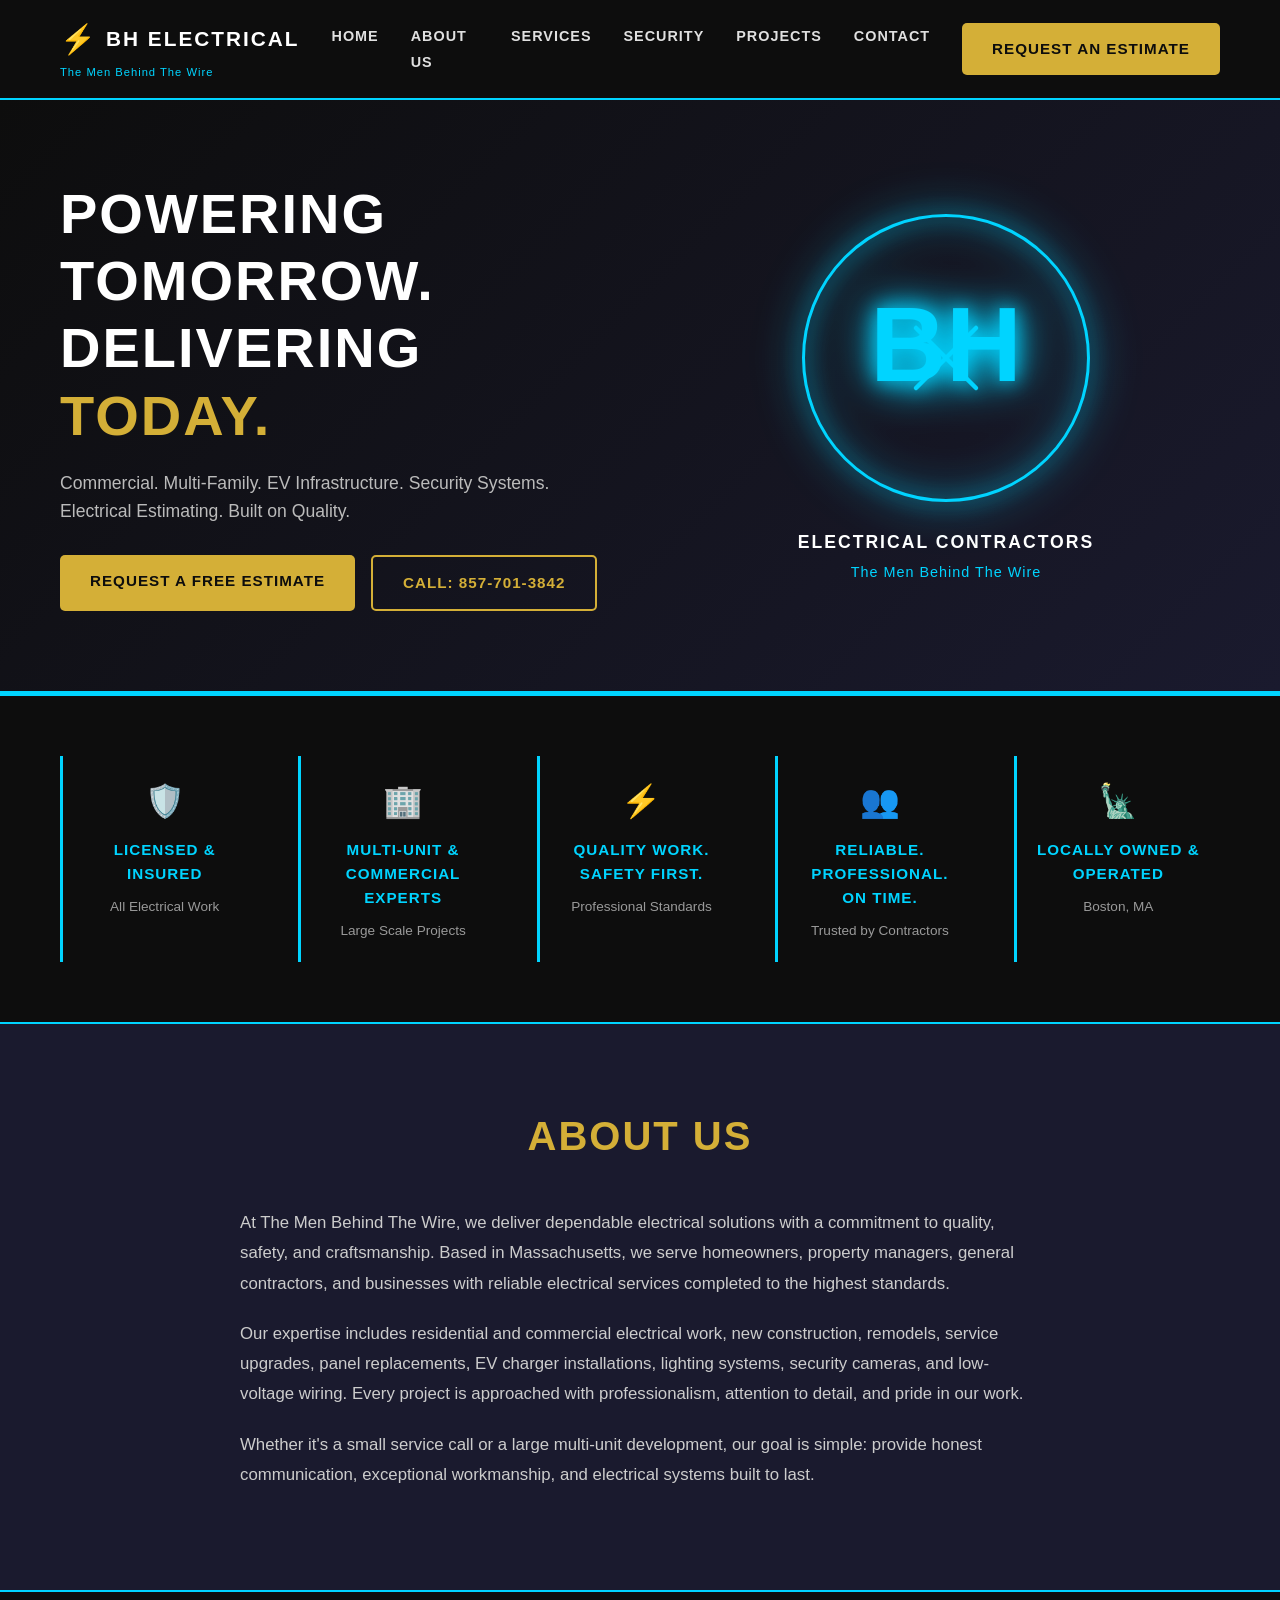
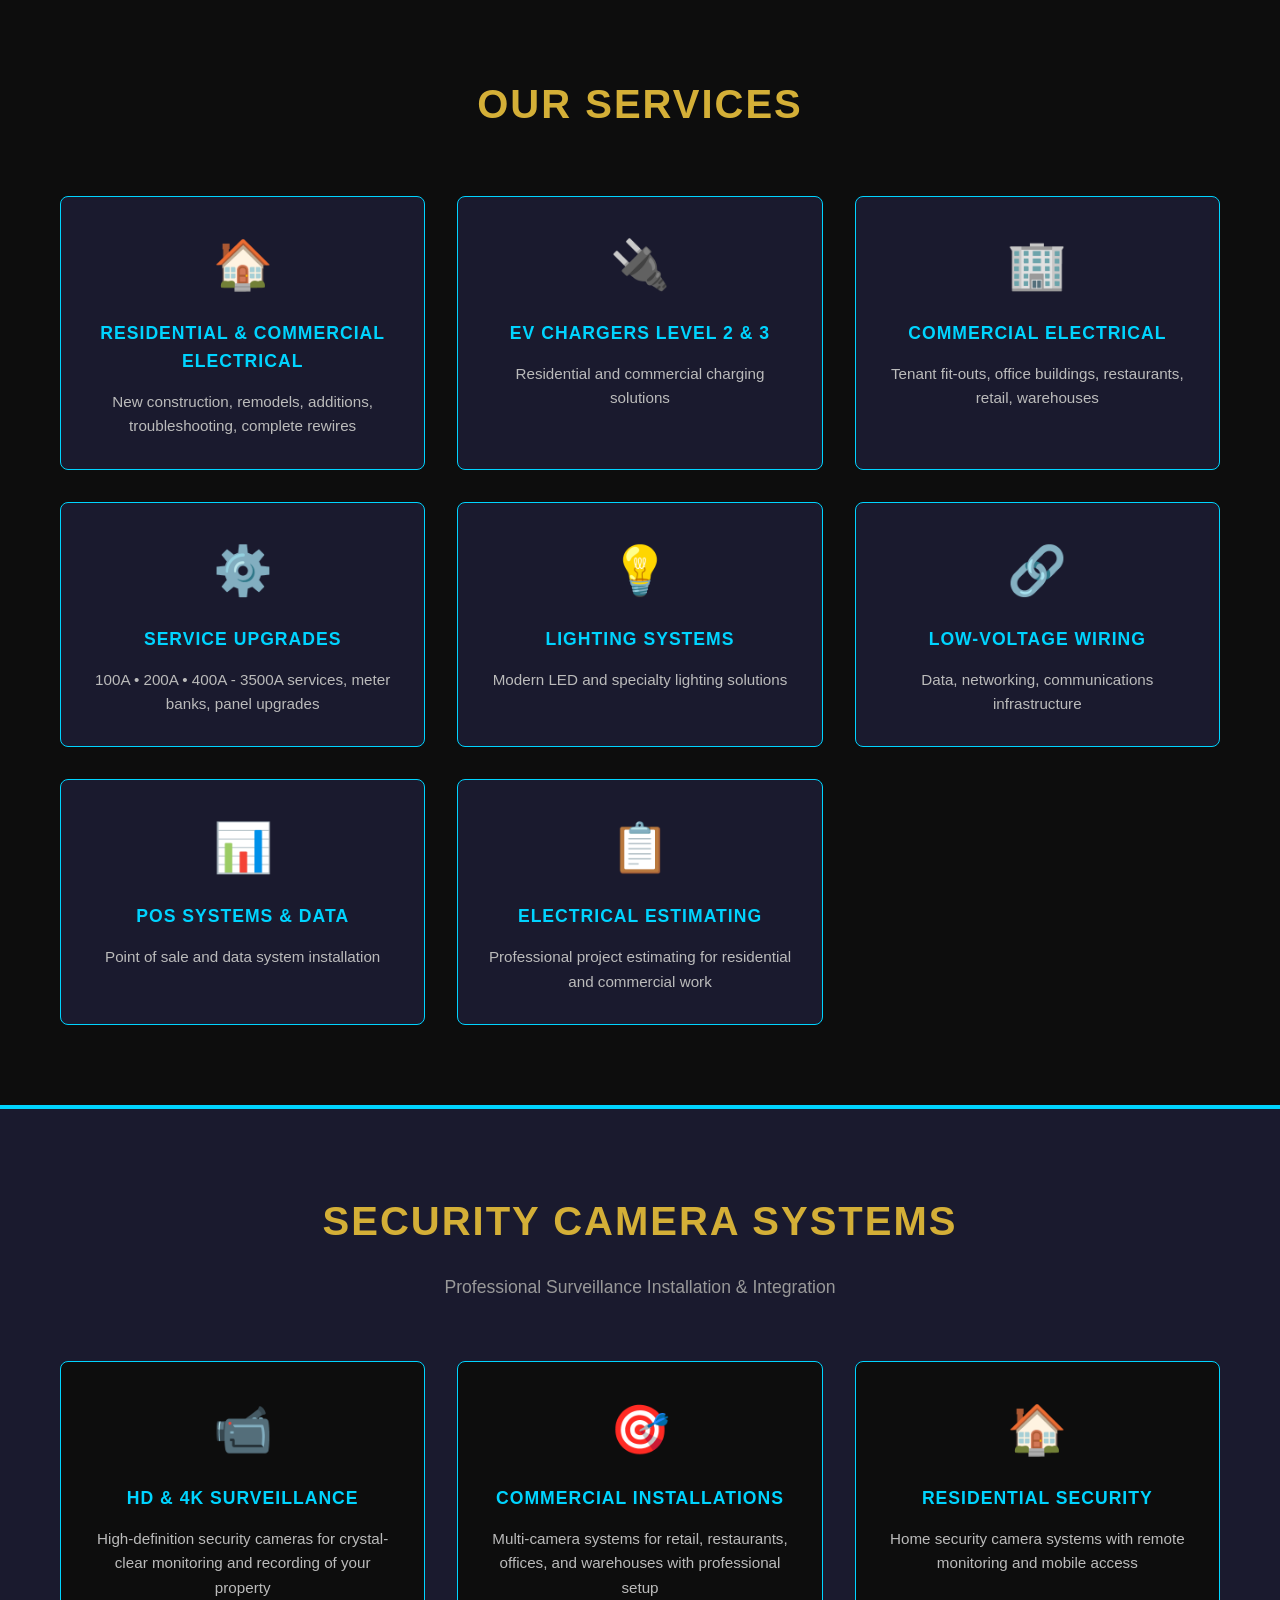
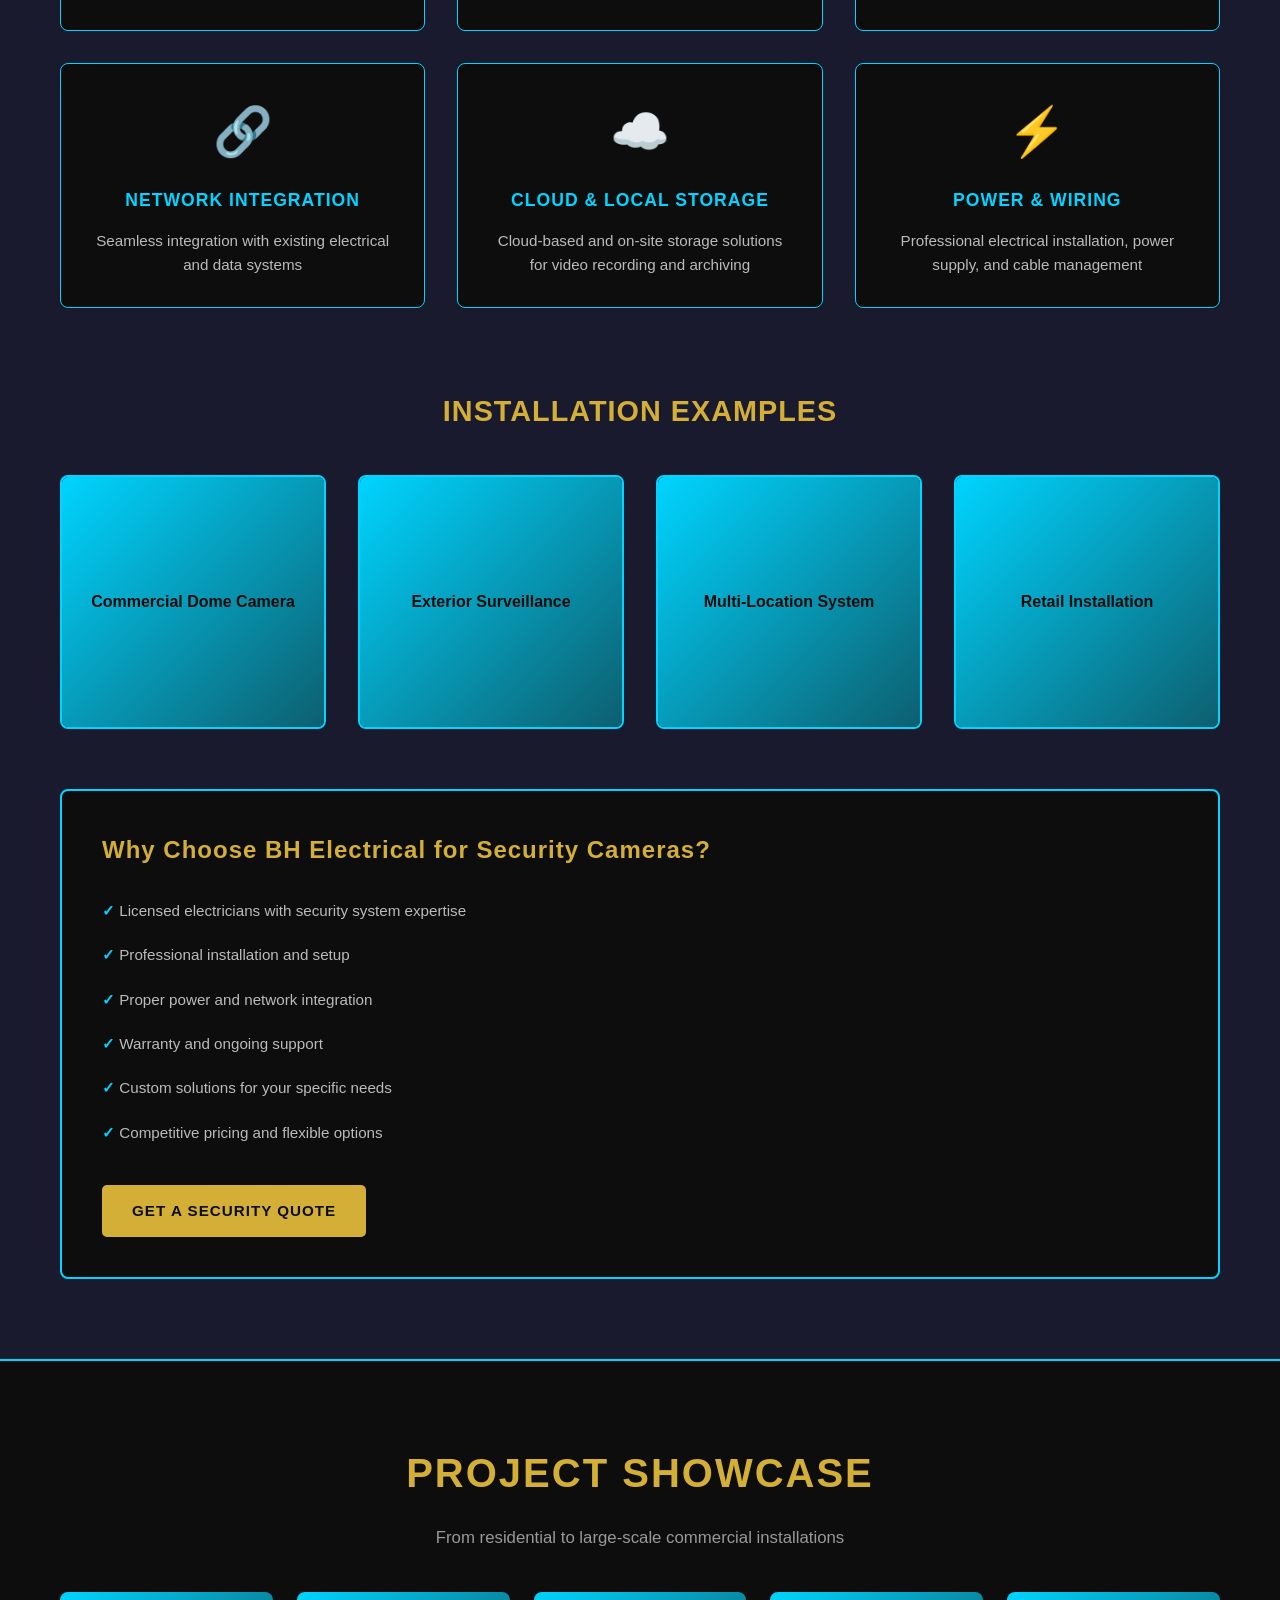
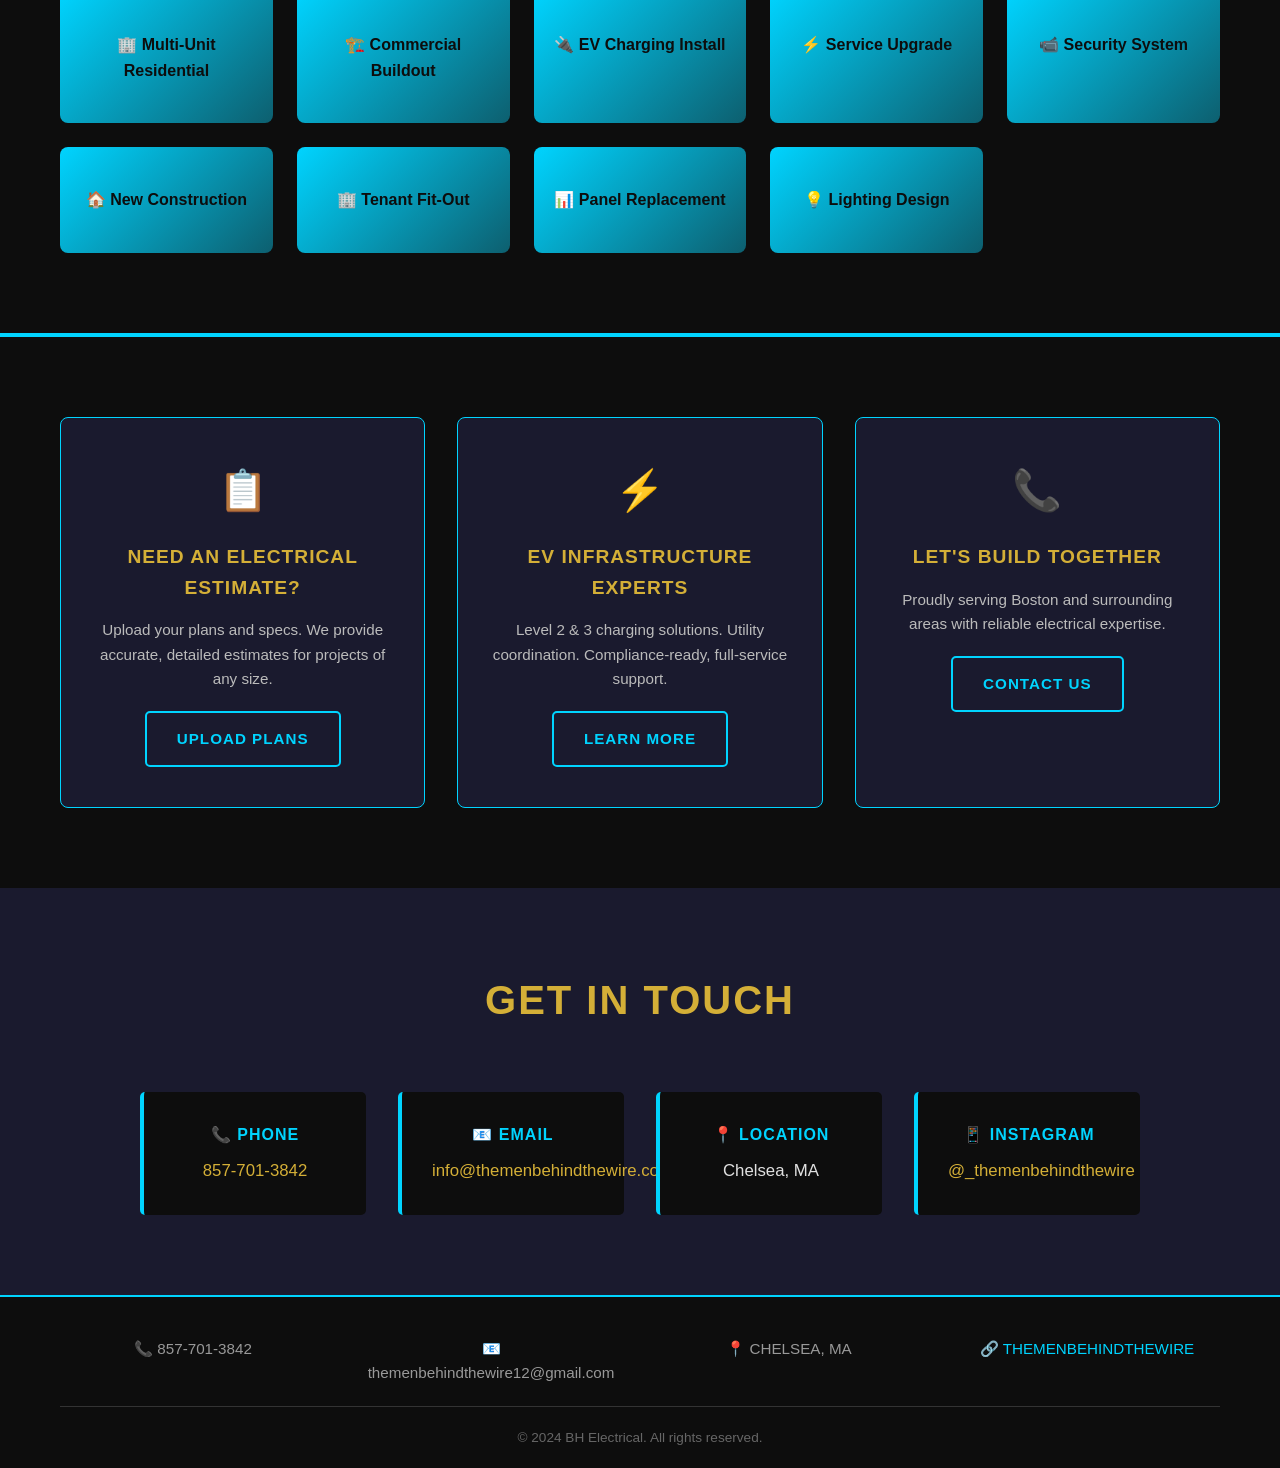
==== commit d9fdd295: "Complete redesign: Premium neon website with security section, dual-column hero, and professional la" ====
--- a/index.html
+++ b/index.html
@@ -31,7 +31,7 @@
 
     <!-- Hero Section -->
     <section id="home" class="hero">
-        <div class="hero-content">
+        <div class="container">
             <div class="hero-text">
                 <h1>
                     <span class="line1">POWERING</span>
@@ -108,7 +108,7 @@
     <!-- Services Section -->
     <section id="services" class="services">
         <div class="container">
-            <h2>ELECTRICAL SERVICES</h2>
+            <h2>OUR SERVICES</h2>
             <div class="services-grid">
                 <div class="service-card">
                     <div class="service-icon">🏠</div>
@@ -162,32 +162,32 @@
             
             <div class="security-grid">
                 <div class="security-service">
-                    <div class="security-icon">📹</div>
+                    <div class="service-icon">📹</div>
                     <h3>HD & 4K SURVEILLANCE</h3>
                     <p>High-definition security cameras for crystal-clear monitoring and recording of your property</p>
                 </div>
                 <div class="security-service">
-                    <div class="security-icon">🎯</div>
+                    <div class="service-icon">🎯</div>
                     <h3>COMMERCIAL INSTALLATIONS</h3>
                     <p>Multi-camera systems for retail, restaurants, offices, and warehouses with professional setup</p>
                 </div>
                 <div class="security-service">
-                    <div class="security-icon">🏠</div>
+                    <div class="service-icon">🏠</div>
                     <h3>RESIDENTIAL SECURITY</h3>
                     <p>Home security camera systems with remote monitoring and mobile access</p>
                 </div>
                 <div class="security-service">
-                    <div class="security-icon">🔗</div>
+                    <div class="service-icon">🔗</div>
                     <h3>NETWORK INTEGRATION</h3>
                     <p>Seamless integration with existing electrical and data systems</p>
                 </div>
                 <div class="security-service">
-                    <div class="security-icon">☁️</div>
+                    <div class="service-icon">☁️</div>
                     <h3>CLOUD & LOCAL STORAGE</h3>
                     <p>Cloud-based and on-site storage solutions for video recording and archiving</p>
                 </div>
                 <div class="security-service">
-                    <div class="security-icon">⚡</div>
+                    <div class="service-icon">⚡</div>
                     <h3>POWER & WIRING</h3>
                     <p>Professional electrical installation, power supply, and cable management</p>
                 </div>
@@ -215,12 +215,12 @@
             <div class="security-cta">
                 <h3>Why Choose BH Electrical for Security Cameras?</h3>
                 <ul class="security-features">
-                    <li>✓ Licensed electricians with security system expertise</li>
-                    <li>✓ Professional installation and setup</li>
-                    <li>✓ Proper power and network integration</li>
-                    <li>✓ Warranty and ongoing support</li>
-                    <li>✓ Custom solutions for your specific needs</li>
-                    <li>✓ Competitive pricing and flexible options</li>
+                    <li>Licensed electricians with security system expertise</li>
+                    <li>Professional installation and setup</li>
+                    <li>Proper power and network integration</li>
+                    <li>Warranty and ongoing support</li>
+                    <li>Custom solutions for your specific needs</li>
+                    <li>Competitive pricing and flexible options</li>
                 </ul>
                 <a href="#contact" class="btn btn-primary">GET A SECURITY QUOTE</a>
             </div>
--- a/styles.css
+++ b/styles.css
@@ -6,7 +6,7 @@
 
 body {
     font-family: 'Segoe UI', Tahoma, Geneva, Verdana, sans-serif;
-    background-color: #1a1a1a;
+    background-color: #0a0e27;
     color: #e0e0e0;
     line-height: 1.6;
 }
@@ -20,7 +20,7 @@
 /* Navigation */
 .navbar {
     background-color: #0d0d0d;
-    border-bottom: 2px solid #d4af37;
+    border-bottom: 2px solid #00d4ff;
     position: sticky;
     top: 0;
     z-index: 100;
@@ -31,18 +31,43 @@
     justify-content: space-between;
     align-items: center;
     padding: 1rem 20px;
-}
-
-.nav-brand h1 {
-    font-size: 1.5rem;
-    color: #d4af37;
+    gap: 2rem;
+}
+
+.nav-brand {
+    flex-shrink: 0;
+}
+
+.logo {
+    display: flex;
+    align-items: center;
+    gap: 0.5rem;
+    font-weight: 900;
+    font-size: 1.3rem;
     letter-spacing: 2px;
+}
+
+.logo-bolt {
+    font-size: 1.8rem;
+    color: #00d4ff;
+}
+
+.logo-text {
+    color: #fff;
+}
+
+.logo-subtitle {
+    font-size: 0.7rem;
+    color: #00d4ff;
+    letter-spacing: 1px;
+    margin-top: 2px;
 }
 
 .nav-links {
     display: flex;
     list-style: none;
     gap: 2rem;
+    flex: 1;
 }
 
 .nav-links a {
@@ -51,49 +76,116 @@
     font-weight: 600;
     transition: color 0.3s ease;
     letter-spacing: 1px;
+    font-size: 0.9rem;
 }
 
 .nav-links a:hover {
-    color: #d4af37;
+    color: #00d4ff;
+}
+
+.btn-estimate {
+    background-color: #d4af37;
+    color: #0d0d0d;
+    padding: 10px 20px;
+    border-radius: 4px;
+    font-size: 0.85rem;
+    font-weight: 700;
+    flex-shrink: 0;
+}
+
+.btn-estimate:hover {
+    background-color: #ffd700;
 }
 
 /* Hero Section */
 .hero {
-    background: linear-gradient(135deg, #0d0d0d 0%, #1a1a1a 100%);
+    background: linear-gradient(135deg, #0d0d0d 0%, #1a1a2e 100%);
     padding: 80px 20px;
-    text-align: center;
-    border-bottom: 3px solid #d4af37;
-}
-
-.hero-content h2 {
+    border-bottom: 3px solid #00d4ff;
+}
+
+.hero .container {
+    display: grid;
+    grid-template-columns: 1fr 1fr;
+    gap: 4rem;
+    align-items: center;
+}
+
+.hero-text h1 {
     font-size: 3.5rem;
     font-weight: 900;
-    margin: 10px 0;
-    letter-spacing: 3px;
+    line-height: 1.2;
+    margin-bottom: 20px;
+    letter-spacing: 2px;
+}
+
+.hero-text .line1 {
     color: #fff;
-}
-
-.hero-content h2:nth-child(3) {
-    color: #d4af37;
-}
-
-.hero-content p {
-    font-size: 1.2rem;
-    margin: 30px 0;
+    display: block;
+}
+
+.hero-text .line2 {
+    color: #fff;
+    display: block;
+}
+
+.hero-text .line3 {
+    color: #fff;
+    display: block;
+}
+
+.hero-text .line4 {
+    color: #d4af37;
+    display: block;
+}
+
+.hero-text > p {
+    font-size: 1.1rem;
     color: #bbb;
-    max-width: 600px;
-    margin-left: auto;
-    margin-right: auto;
+    margin: 20px 0 30px 0;
 }
 
 .hero-buttons {
     display: flex;
     gap: 1rem;
+    flex-wrap: wrap;
+}
+
+.hero-logo {
+    display: flex;
+    flex-direction: column;
+    align-items: center;
     justify-content: center;
-    flex-wrap: wrap;
-    margin-top: 30px;
-}
-
+}
+
+.neon-circle {
+    width: 300px;
+    height: 300px;
+    margin-bottom: 20px;
+    filter: drop-shadow(0 0 20px #00d4ff);
+}
+
+.neon-circle svg {
+    width: 100%;
+    height: 100%;
+    filter: drop-shadow(0 0 10px #00d4ff);
+}
+
+.logo-text-center {
+    color: #fff;
+    font-weight: 900;
+    font-size: 1.1rem;
+    letter-spacing: 2px;
+    margin-bottom: 5px;
+}
+
+.logo-subtitle-center {
+    color: #00d4ff;
+    font-size: 0.9rem;
+    letter-spacing: 1px;
+}
+
+/* Buttons */
 .btn {
     padding: 14px 30px;
     text-decoration: none;
@@ -104,7 +196,7 @@
     display: inline-block;
     cursor: pointer;
     border: none;
-    font-size: 1rem;
+    font-size: 0.95rem;
 }
 
 .btn-primary {
@@ -130,46 +222,64 @@
     transform: translateY(-2px);
 }
 
-/* Trust Section */
-.trust-section {
+.btn-outline {
+    background-color: transparent;
+    color: #00d4ff;
+    border: 2px solid #00d4ff;
+}
+
+.btn-outline:hover {
+    background-color: #00d4ff;
+    color: #0d0d0d;
+    transform: translateY(-2px);
+}
+
+/* Trust Badges */
+.trust-badges {
     background-color: #0d0d0d;
     padding: 60px 20px;
-    border-top: 2px solid #d4af37;
-    border-bottom: 2px solid #d4af37;
-}
-
-.trust-grid {
-    display: grid;
-    grid-template-columns: repeat(auto-fit, minmax(250px, 1fr));
-    gap: 2rem;
-}
-
-.trust-badge {
+    border-top: 2px solid #00d4ff;
+    border-bottom: 2px solid #00d4ff;
+}
+
+.badges-grid {
+    display: grid;
+    grid-template-columns: repeat(auto-fit, minmax(200px, 1fr));
+    gap: 2rem;
+}
+
+.badge {
     text-align: center;
     padding: 20px;
-    border-left: 3px solid #d4af37;
+    border-left: 3px solid #00d4ff;
     transition: transform 0.3s ease;
 }
 
-.trust-badge:hover {
+.badge:hover {
     transform: translateX(5px);
 }
 
-.trust-badge h3 {
-    color: #d4af37;
+.badge-icon {
+    font-size: 2rem;
+    display: block;
     margin-bottom: 10px;
-    font-size: 1.1rem;
-    letter-spacing: 1px;
-}
-
-.trust-badge p {
+}
+
+.badge h3 {
+    color: #00d4ff;
+    margin-bottom: 10px;
+    font-size: 0.95rem;
+    letter-spacing: 1px;
+}
+
+.badge p {
     color: #999;
-    font-size: 0.95rem;
+    font-size: 0.85rem;
 }
 
 /* About Section */
 .about {
-    background-color: #1a1a1a;
+    background-color: #1a1a2e;
     padding: 80px 20px;
 }
 
@@ -197,8 +307,8 @@
 .services {
     background-color: #0d0d0d;
     padding: 80px 20px;
-    border-top: 2px solid #d4af37;
-    border-bottom: 2px solid #d4af37;
+    border-top: 2px solid #00d4ff;
+    border-bottom: 2px solid #00d4ff;
 }
 
 .services h2 {
@@ -216,9 +326,9 @@
 }
 
 .service-card {
-    background-color: #1a1a1a;
+    background-color: #1a1a2e;
     padding: 30px;
-    border: 1px solid #333;
+    border: 1px solid #00d4ff;
     border-radius: 8px;
     text-align: center;
     transition: all 0.3s ease;
@@ -227,7 +337,7 @@
 .service-card:hover {
     border-color: #d4af37;
     transform: translateY(-10px);
-    box-shadow: 0 10px 30px rgba(212, 175, 55, 0.2);
+    box-shadow: 0 10px 30px rgba(0, 212, 255, 0.2);
 }
 
 .service-icon {
@@ -236,9 +346,9 @@
 }
 
 .service-card h3 {
-    color: #d4af37;
+    color: #00d4ff;
     margin-bottom: 15px;
-    font-size: 1.3rem;
+    font-size: 1.1rem;
     letter-spacing: 1px;
 }
 
@@ -248,9 +358,226 @@
     line-height: 1.6;
 }
 
+/* Security Section */
+.security-section {
+    background-color: #1a1a2e;
+    padding: 80px 20px;
+    border-top: 2px solid #00d4ff;
+}
+
+.security-section h2 {
+    font-size: 2.5rem;
+    margin-bottom: 20px;
+    color: #d4af37;
+    text-align: center;
+    letter-spacing: 2px;
+}
+
+.section-subtitle {
+    text-align: center;
+    color: #999;
+    margin-bottom: 60px;
+    font-size: 1.1rem;
+}
+
+.security-grid {
+    display: grid;
+    grid-template-columns: repeat(auto-fit, minmax(280px, 1fr));
+    gap: 2rem;
+    margin-bottom: 80px;
+}
+
+.security-service {
+    background-color: #0d0d0d;
+    padding: 30px;
+    border: 1px solid #00d4ff;
+    border-radius: 8px;
+    text-align: center;
+    transition: all 0.3s ease;
+}
+
+.security-service:hover {
+    border-color: #d4af37;
+    transform: translateY(-10px);
+    box-shadow: 0 10px 30px rgba(0, 212, 255, 0.2);
+}
+
+.security-service h3 {
+    color: #00d4ff;
+    margin-bottom: 15px;
+    font-size: 1.1rem;
+    letter-spacing: 1px;
+}
+
+.security-service p {
+    color: #bbb;
+    font-size: 0.95rem;
+    line-height: 1.6;
+}
+
+/* Security Portfolio */
+.security-portfolio {
+    margin-bottom: 60px;
+}
+
+.security-portfolio h3 {
+    font-size: 1.8rem;
+    color: #d4af37;
+    text-align: center;
+    margin-bottom: 40px;
+    letter-spacing: 1px;
+}
+
+.portfolio-gallery {
+    display: grid;
+    grid-template-columns: repeat(auto-fit, minmax(250px, 1fr));
+    gap: 2rem;
+}
+
+.portfolio-image {
+    overflow: hidden;
+    border-radius: 8px;
+    border: 2px solid #00d4ff;
+}
+
+.image-placeholder {
+    background: linear-gradient(135deg, #00d4ff 0%, #0d5f6f 100%);
+    height: 250px;
+    display: flex;
+    align-items: center;
+    justify-content: center;
+    color: #0d0d0d;
+    font-weight: 700;
+    text-align: center;
+    padding: 20px;
+}
+
+/* Security CTA */
+.security-cta {
+    background-color: #0d0d0d;
+    padding: 40px;
+    border-radius: 8px;
+    border: 2px solid #00d4ff;
+}
+
+.security-cta h3 {
+    color: #d4af37;
+    margin-bottom: 20px;
+    font-size: 1.5rem;
+    letter-spacing: 1px;
+}
+
+.security-features {
+    list-style: none;
+    margin-bottom: 30px;
+}
+
+.security-features li {
+    color: #bbb;
+    padding: 10px 0;
+    font-size: 0.95rem;
+}
+
+.security-features li::before {
+    content: "✓ ";
+    color: #00d4ff;
+    font-weight: 700;
+}
+
+/* Portfolio Section */
+.portfolio {
+    background-color: #0d0d0d;
+    padding: 80px 20px;
+    border-top: 2px solid #00d4ff;
+    border-bottom: 2px solid #00d4ff;
+}
+
+.portfolio h2 {
+    font-size: 2.5rem;
+    margin-bottom: 20px;
+    color: #d4af37;
+    text-align: center;
+    letter-spacing: 2px;
+}
+
+.portfolio-subtitle {
+    text-align: center;
+    color: #999;
+    margin-bottom: 40px;
+    font-size: 1.05rem;
+}
+
+.portfolio-grid {
+    display: grid;
+    grid-template-columns: repeat(auto-fit, minmax(200px, 1fr));
+    gap: 1.5rem;
+}
+
+.portfolio-item {
+    background: linear-gradient(135deg, #00d4ff 0%, #0d5f6f 100%);
+    padding: 40px 20px;
+    text-align: center;
+    border-radius: 8px;
+    color: #0d0d0d;
+    font-weight: 700;
+    transition: all 0.3s ease;
+    cursor: pointer;
+}
+
+.portfolio-item:hover {
+    transform: translateY(-10px);
+    box-shadow: 0 10px 30px rgba(0, 212, 255, 0.3);
+}
+
+/* CTA Section */
+.cta-section {
+    background-color: #0d0d0d;
+    padding: 80px 20px;
+    border-top: 2px solid #00d4ff;
+}
+
+.cta-grid {
+    display: grid;
+    grid-template-columns: repeat(auto-fit, minmax(300px, 1fr));
+    gap: 2rem;
+}
+
+.cta-card {
+    background-color: #1a1a2e;
+    padding: 40px 30px;
+    border: 1px solid #00d4ff;
+    border-radius: 8px;
+    text-align: center;
+    transition: all 0.3s ease;
+}
+
+.cta-card:hover {
+    box-shadow: 0 10px 30px rgba(0, 212, 255, 0.2);
+    transform: translateY(-5px);
+}
+
+.cta-icon {
+    font-size: 2.5rem;
+    display: block;
+    margin-bottom: 20px;
+}
+
+.cta-card h3 {
+    color: #d4af37;
+    margin-bottom: 15px;
+    font-size: 1.2rem;
+    letter-spacing: 1px;
+}
+
+.cta-card p {
+    color: #bbb;
+    margin-bottom: 20px;
+    font-size: 0.95rem;
+}
+
 /* Contact Section */
 .contact {
-    background-color: #1a1a1a;
+    background-color: #1a1a2e;
     padding: 80px 20px;
 }
 
@@ -262,106 +589,164 @@
     letter-spacing: 2px;
 }
 
-.contact-content {
-    display: grid;
-    grid-template-columns: repeat(auto-fit, minmax(250px, 1fr));
+.contact-info-grid {
+    display: grid;
+    grid-template-columns: repeat(auto-fit, minmax(200px, 1fr));
     gap: 2rem;
     max-width: 1000px;
     margin: 0 auto;
 }
 
-.contact-info {
+.contact-item {
     background-color: #0d0d0d;
     padding: 30px;
-    border-left: 4px solid #d4af37;
+    border-left: 4px solid #00d4ff;
     border-radius: 5px;
     text-align: center;
     transition: all 0.3s ease;
 }
 
-.contact-info:hover {
-    box-shadow: 0 5px 20px rgba(212, 175, 55, 0.2);
+.contact-item:hover {
+    box-shadow: 0 5px 20px rgba(0, 212, 255, 0.2);
     transform: translateY(-5px);
 }
 
-.contact-info h3 {
-    color: #d4af37;
+.contact-item h3 {
+    color: #00d4ff;
     margin-bottom: 10px;
-    font-size: 1.1rem;
-    letter-spacing: 1px;
-}
-
-.contact-info p {
+    font-size: 1rem;
+    letter-spacing: 1px;
+}
+
+.contact-item p {
     font-size: 1.05rem;
 }
 
-.contact-info a {
+.contact-item a {
     color: #d4af37;
     text-decoration: none;
     transition: color 0.3s ease;
 }
 
-.contact-info a:hover {
+.contact-item a:hover {
     color: #ffd700;
 }
 
 /* Footer */
 .footer {
     background-color: #0d0d0d;
-    border-top: 2px solid #d4af37;
-    padding: 30px 20px;
+    border-top: 2px solid #00d4ff;
+    padding: 40px 20px 20px 20px;
+}
+
+.footer-content {
+    display: grid;
+    grid-template-columns: repeat(auto-fit, minmax(200px, 1fr));
+    gap: 2rem;
+    margin-bottom: 20px;
+}
+
+.footer-section {
     text-align: center;
     color: #999;
-}
-
-.footer p {
-    letter-spacing: 1px;
+    font-size: 0.95rem;
+}
+
+.footer-section a {
+    color: #00d4ff;
+    text-decoration: none;
+    transition: color 0.3s ease;
+}
+
+.footer-section a:hover {
+    color: #d4af37;
+}
+
+.copyright {
+    text-align: center;
+    color: #666;
+    font-size: 0.85rem;
+    padding-top: 20px;
+    border-top: 1px solid #333;
 }
 
 /* Responsive Design */
+@media (max-width: 968px) {
+    .hero .container {
+        grid-template-columns: 1fr;
+        gap: 2rem;
+    }
+
+    .hero-text h1 {
+        font-size: 2.5rem;
+    }
+
+    .neon-circle {
+        width: 250px;
+        height: 250px;
+    }
+}
+
 @media (max-width: 768px) {
+    .navbar .container {
+        flex-direction: column;
+        gap: 1rem;
+    }
+
     .nav-links {
         flex-direction: column;
         gap: 1rem;
     }
 
-    .hero-content h2 {
+    .btn-estimate {
+        width: 100%;
+    }
+
+    .hero-text h1 {
         font-size: 2rem;
     }
 
     .hero-buttons {
         flex-direction: column;
-        align-items: center;
+        align-items: stretch;
     }
 
     .btn {
         width: 100%;
-        max-width: 300px;
+    }
+
+    .neon-circle {
+        width: 200px;
+        height: 200px;
     }
 
     .services-grid,
-    .contact-content,
-    .trust-grid {
+    .security-grid,
+    .portfolio-grid,
+    .cta-grid,
+    .contact-info-grid,
+    .badges-grid,
+    .footer-content,
+    .portfolio-gallery {
         grid-template-columns: 1fr;
     }
-
-    .about h2,
-    .services h2,
-    .contact h2 {
-        font-size: 1.8rem;
-    }
 }
 
 @media (max-width: 480px) {
-    .nav-brand h1 {
-        font-size: 1.2rem;
-    }
-
-    .hero-content h2 {
+    .logo-text {
+        display: none;
+    }
+
+    .hero-text h1 {
         font-size: 1.5rem;
     }
 
-    .hero-content p {
-        font-size: 1rem;
+    .hero-text > p {
+        font-size: 0.95rem;
+    }
+
+    .neon-circle {
+        width: 150px;
+        height: 150px;
     }
 }
